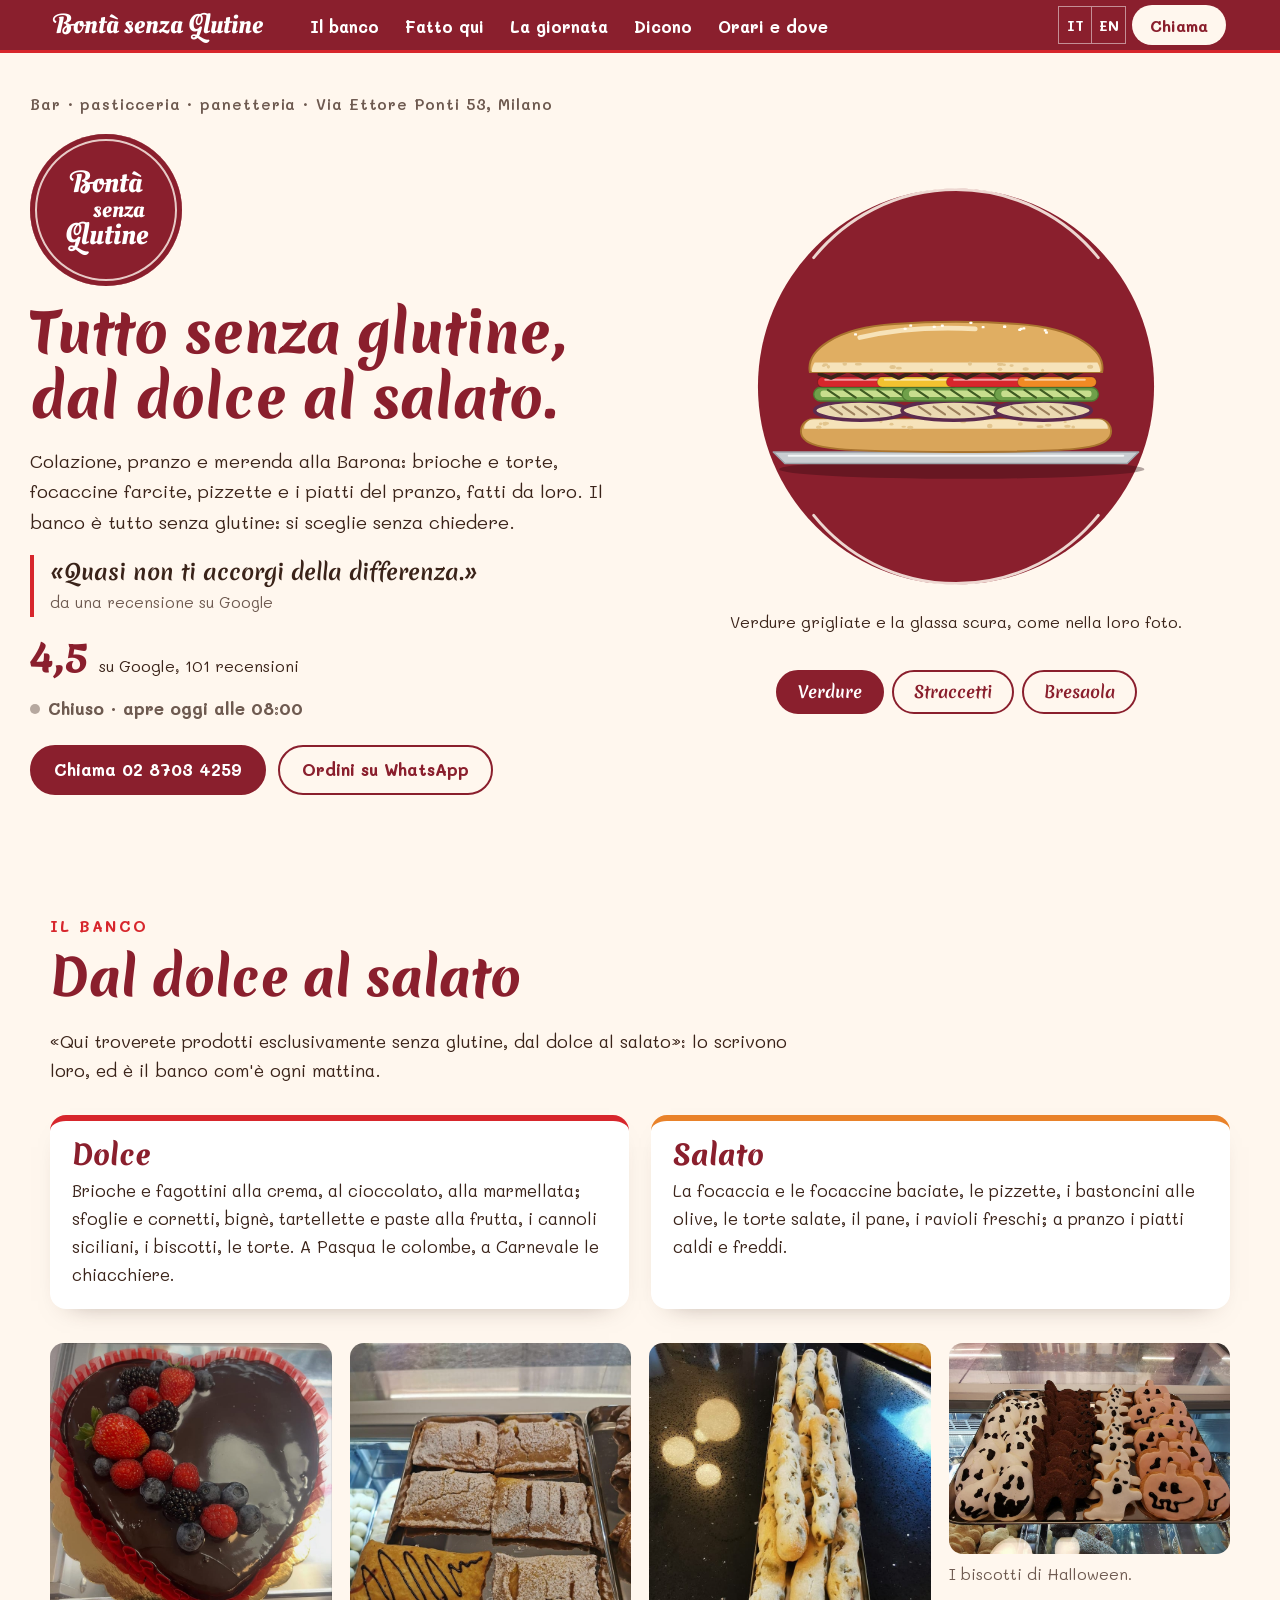
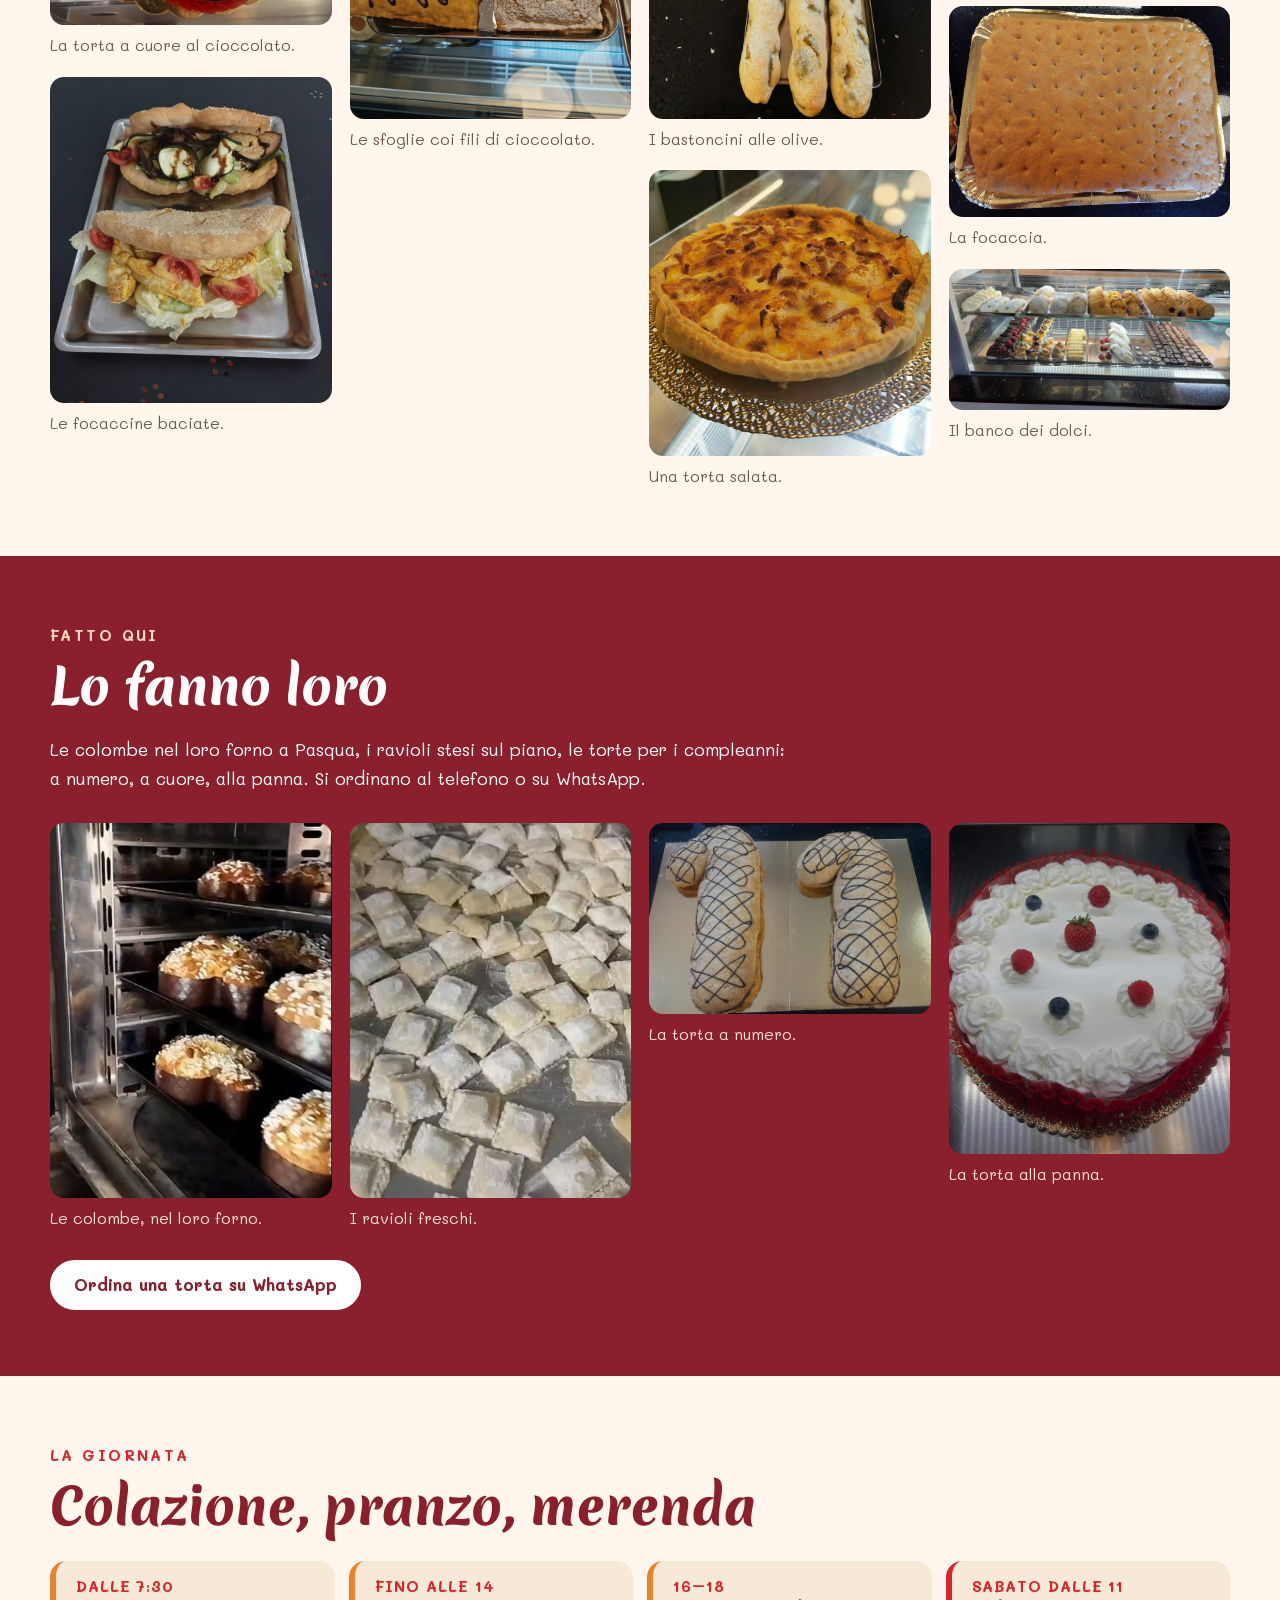
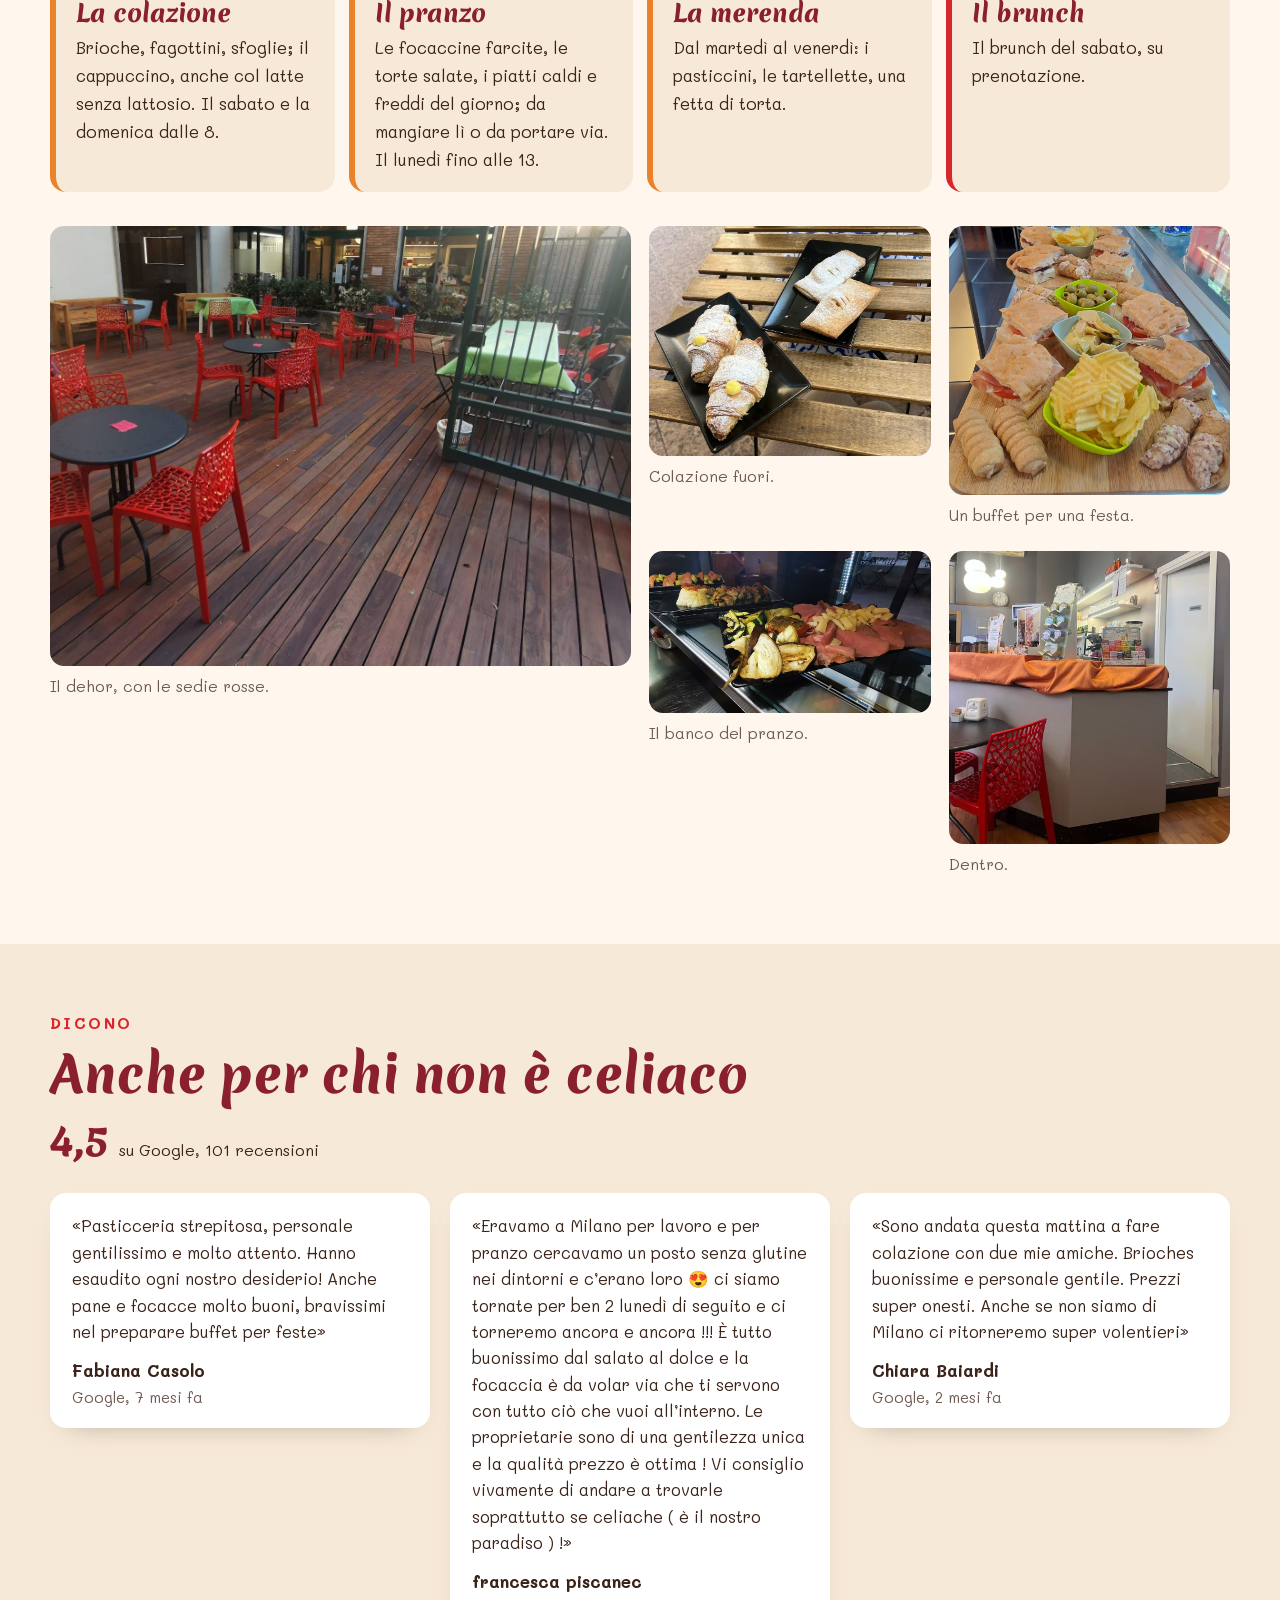
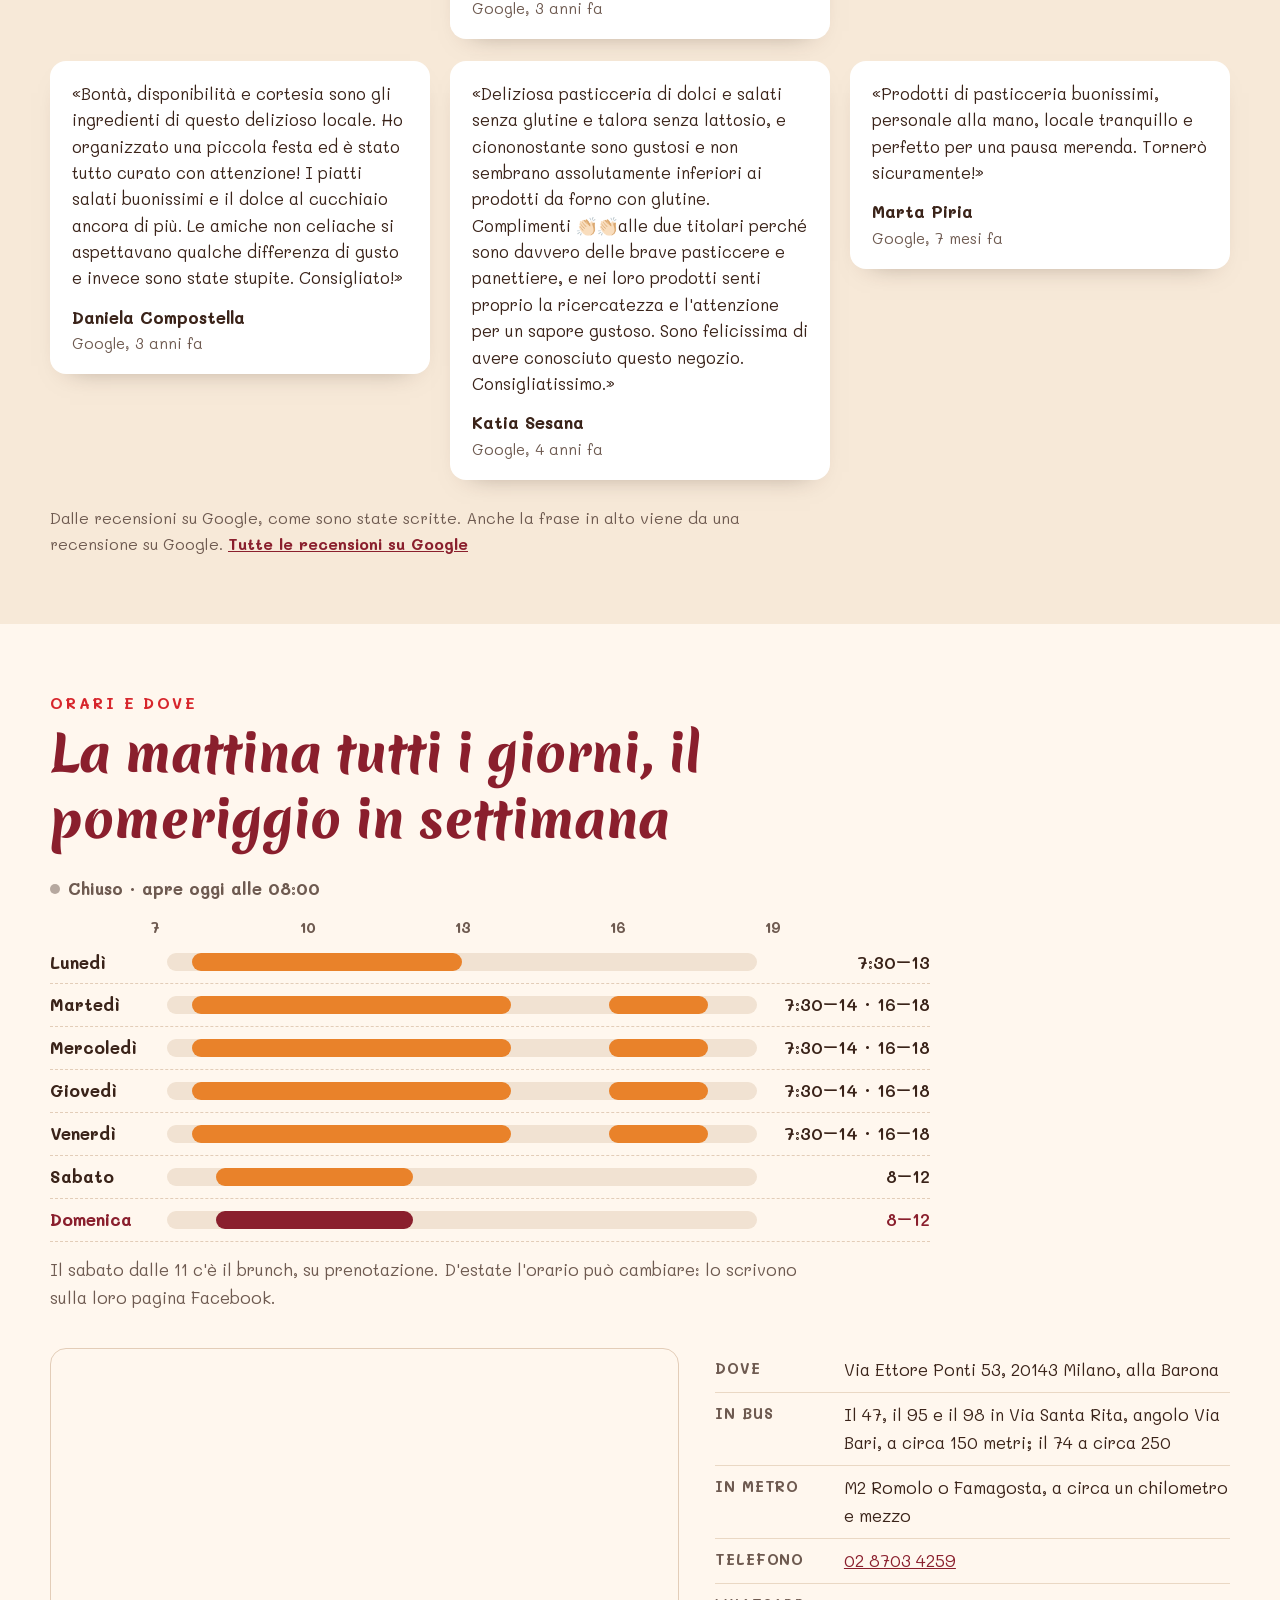
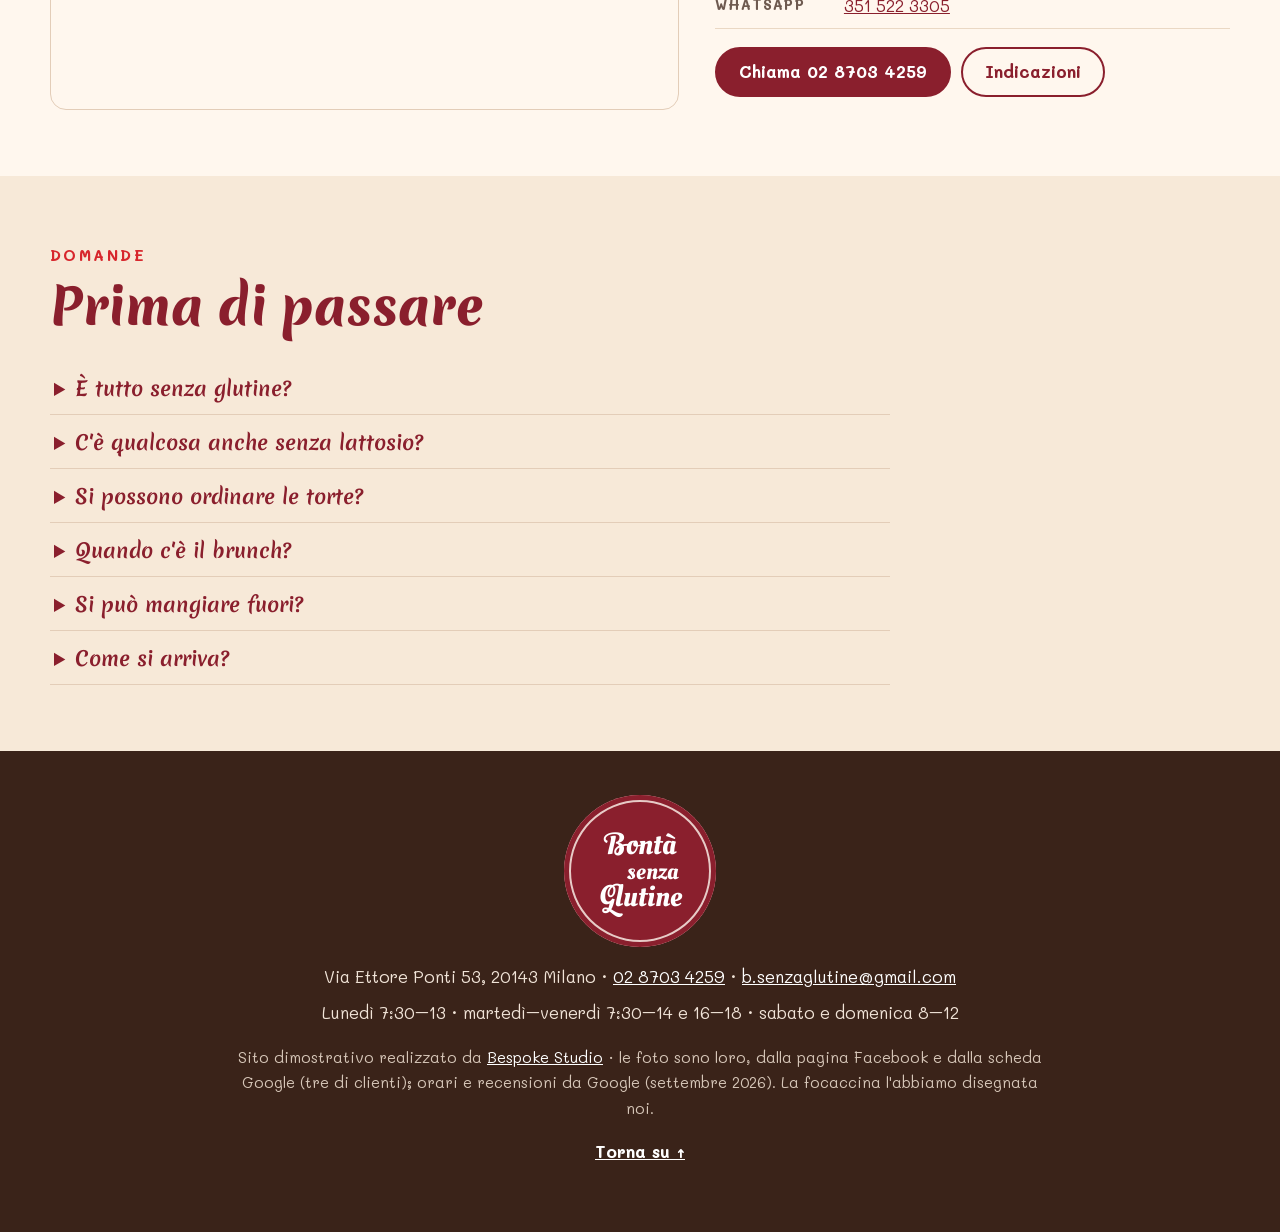
==== index.html @ 679db4d5 "Bontà senza Glutine, Via Ettore Ponti 53 — le focaccine baciate Bar, pasticceria e panetteria tutto " ====
<!DOCTYPE html>
<html lang="it" class="no-js">
<head>
<meta charset="utf-8">
<meta name="viewport" content="width=device-width, initial-scale=1">
<script>(function(){var r=document.documentElement;r.classList.remove('no-js');
/* la firma: finché main.js non parte sul vassoio c'è la focaccina aperta e vuota; se il codice non arriva, dopo 2,5 s è finita (stato finale) */
try{if(!matchMedia('(prefers-reduced-motion: reduce)').matches){r.classList.add('firma-attesa');window.__attesaFocaccina=setTimeout(function(){r.classList.remove('firma-attesa')},2500)}}catch(e){}})()</script>
<title>Bontà senza Glutine — bar e pasticceria senza glutine, Via Ettore Ponti 53, Milano</title>
<meta name="description" content="Bontà senza Glutine, Via Ettore Ponti 53 a Milano (Barona): bar, pasticceria e panetteria tutto senza glutine, dal dolce al salato. Colazione, pranzo, merenda e il brunch del sabato; torte su ordinazione. Google 4,5 su 101. Tel. 02 8703 4259, ordini su WhatsApp 351 522 3305.">
<link rel="canonical" href="https://rotenzark.github.io/bonta-senza-glutine-barona/">
<meta property="og:type" content="website">
<meta property="og:title" content="Bontà senza Glutine — tutto senza glutine, dal dolce al salato">
<meta property="og:description" content="Bar, pasticceria e panetteria senza glutine in Via Ettore Ponti 53, alla Barona: colazione, pranzo, merenda, torte su ordinazione.">
<meta property="og:image" content="https://rotenzark.github.io/bonta-senza-glutine-barona/img/og.jpg">
<meta property="og:url" content="https://rotenzark.github.io/bonta-senza-glutine-barona/">
<meta property="og:locale" content="it_IT">
<meta name="twitter:card" content="summary_large_image">
<meta name="theme-color" content="#8A1F2D">
<link rel="icon" href="img/favicon.svg" type="image/svg+xml">
<link rel="icon" href="img/favicon-32.png" sizes="32x32" type="image/png">
<link rel="apple-touch-icon" href="img/apple-touch-icon.png">
<link rel="preconnect" href="https://fonts.googleapis.com">
<link rel="preconnect" href="https://fonts.gstatic.com" crossorigin>
<link href="https://fonts.googleapis.com/css2?family=Mali:wght@400;500;600;700&amp;family=Merienda:wght@600;700;800&amp;family=Oleo+Script+Swash+Caps&amp;display=swap" rel="stylesheet">
<link rel="stylesheet" href="css/styles.css?v=1">
<script src="https://cdn.jsdelivr.net/npm/gsap@3.12.5/dist/gsap.min.js" defer></script>
<script src="https://cdn.jsdelivr.net/npm/gsap@3.12.5/dist/ScrollTrigger.min.js" defer></script>
<script src="js/main.js?v=1" defer></script>
<script type="application/ld+json">
{"@context":"https://schema.org","@type":"Bakery","name":"Bontà senza Glutine","description":"Bar, pasticceria e panetteria tutto senza glutine in Via Ettore Ponti 53 a Milano: colazione, pranzo, merenda e brunch del sabato, torte su ordinazione.","url":"https://rotenzark.github.io/bonta-senza-glutine-barona/","image":"https://rotenzark.github.io/bonta-senza-glutine-barona/img/og.jpg","telephone":"+39 02 8703 4259","email":"b.senzaglutine@gmail.com","address":{"@type":"PostalAddress","streetAddress":"Via Ettore Ponti 53","postalCode":"20143","addressLocality":"Milano","addressRegion":"MI","addressCountry":"IT"},"geo":{"@type":"GeoCoordinates","latitude":45.44122,"longitude":9.15211},"openingHoursSpecification":[{"@type":"OpeningHoursSpecification","dayOfWeek":"Monday","opens":"07:30","closes":"13:00"},{"@type":"OpeningHoursSpecification","dayOfWeek":["Tuesday","Wednesday","Thursday","Friday"],"opens":"07:30","closes":"14:00"},{"@type":"OpeningHoursSpecification","dayOfWeek":["Tuesday","Wednesday","Thursday","Friday"],"opens":"16:00","closes":"18:00"},{"@type":"OpeningHoursSpecification","dayOfWeek":["Saturday","Sunday"],"opens":"08:00","closes":"12:00"}],"aggregateRating":{"@type":"AggregateRating","ratingValue":"4.5","reviewCount":"101","bestRating":"5"}}
</script>
<script type="application/ld+json">
{"@context":"https://schema.org","@type":"FAQPage","mainEntity":[
{"@type":"Question","name":"È tutto senza glutine?","acceptedAnswer":{"@type":"Answer","text":"Sì: dal dolce al salato, il banco è esclusivamente senza glutine. Lo scrivono loro: «Qui troverete prodotti esclusivamente senza glutine, dal dolce al salato»."}},
{"@type":"Question","name":"C'è qualcosa anche senza lattosio?","acceptedAnswer":{"@type":"Answer","text":"Alcune torte, e il cappuccino col latte senza lattosio, raccontano le recensioni: chiedete al banco."}},
{"@type":"Question","name":"Si possono ordinare le torte?","acceptedAnswer":{"@type":"Answer","text":"Sì, per compleanni e feste, e anche i buffet dolci e salati: al telefono (02 8703 4259) o su WhatsApp (351 522 3305)."}},
{"@type":"Question","name":"Quando c'è il brunch?","acceptedAnswer":{"@type":"Answer","text":"Il sabato dalle 11, su prenotazione."}},
{"@type":"Question","name":"Si può mangiare fuori?","acceptedAnswer":{"@type":"Answer","text":"Sì, nel dehor coi tavolini e le sedie rosse."}},
{"@type":"Question","name":"Come si arriva?","acceptedAnswer":{"@type":"Answer","text":"Via Ettore Ponti 53: i bus 47, 95 e 98 fermano in Via Santa Rita, angolo Via Bari, a circa 150 metri; il 74 a circa 250. La M2 Romolo e Famagosta sono a circa un chilometro e mezzo."}}
]}
</script>
</head>
<body>

<a class="salta" href="#contenuto" data-i18n="m.salta">Vai al contenuto</a>

<header class="testata" id="testata">
  <div class="testata__dentro">
    <a class="marchio" href="#inizio" aria-label="Bontà senza Glutine: torna all'inizio" data-i18n-aria="m.top">
      <span class="marchio__nome" aria-hidden="true">Bontà senza Glutine</span>
    </a>
    <nav id="mainNav" class="voci" aria-label="Le sezioni" data-i18n-aria="m.nav">
      <a href="#banco" data-i18n="n.banco">Il banco</a>
      <a href="#fatto" data-i18n="n.fatto">Fatto qui</a>
      <a href="#giornata" data-i18n="n.giornata">La giornata</a>
      <a href="#dicono" data-i18n="n.dicono">Dicono</a>
      <a href="#orari" data-i18n="n.orari">Orari e dove</a>
    </nav>
    <div class="testata__azioni">
      <div class="lingue" role="group" aria-label="Lingua" data-i18n-aria="m.lingua">
        <button type="button" data-lang="it" aria-pressed="true">IT</button>
        <button type="button" data-lang="en" aria-pressed="false">EN</button>
      </div>
      <a class="chiama" href="tel:+390287034259"><span data-i18n="t.chiama">Chiama</span></a>
      <button id="burger" class="burger" type="button" aria-expanded="false" aria-controls="menuMobile" aria-label="Apri il menu" data-i18n-aria="m.menu"><span></span><span></span><span></span></button>
    </div>
  </div>
</header>

<nav id="menuMobile" class="menu-mobile" hidden aria-label="Le sezioni" data-i18n-aria="m.nav">
  <a href="#banco" data-i18n="n.banco">Il banco</a>
  <a href="#fatto" data-i18n="n.fatto">Fatto qui</a>
  <a href="#giornata" data-i18n="n.giornata">La giornata</a>
  <a href="#dicono" data-i18n="n.dicono">Dicono</a>
  <a href="#orari" data-i18n="n.orari">Orari e dove</a>
  <a href="#domande" data-i18n="n.domande">Domande</a>
  <a class="menu-mobile__tel" href="tel:+390287034259"><span data-i18n="t.chiama">Chiama</span> <span class="intero">02 8703 4259</span></a>
</nav>

<main id="contenuto">

  <!-- ══════ L'APERTURA: il tondo del loro logo, e la focaccina baciata ══════ -->
  <section id="inizio" class="apertura" aria-labelledby="titolo">
    <div class="apertura__testo">
      <p class="apertura__sopra" data-i18n="h.sopra">Bar · pasticceria · panetteria · Via Ettore Ponti 53, Milano</p>
      <p class="logo" aria-hidden="true"><span>Bontà</span> <span>senza</span> <span>Glutine</span></p>
      <h1 id="titolo" class="apertura__titolo" data-i18n="h.titolo">Tutto senza glutine, dal dolce al salato.</h1>
      <p class="apertura__frase" data-i18n="h.testo">Colazione, pranzo e merenda alla Barona: brioche e torte, focaccine farcite, pizzette e i piatti del pranzo, fatti da loro. Il banco è tutto senza glutine: si sceglie senza chiedere.</p>
      <p class="apertura__citazione"><span>«Quasi non ti accorgi della differenza.»</span> <span class="apertura__chi" data-i18n="h.chi">da una recensione su Google</span></p>
      <div class="voti">
        <p class="voto"><b class="voto__n">4,5</b> <span class="voto__su" data-i18n="h.google">su Google, 101 recensioni</span></p>
      </div>
      <p class="stato" id="orarioStato">Tutti i giorni la mattina</p>
      <div class="apertura__azioni">
        <a class="bottone bottone--pieno" href="tel:+390287034259"><span data-i18n="t.chiama">Chiama</span>&nbsp;<span class="intero">02 8703 4259</span></a>
        <a class="bottone" id="waApertura" href="https://wa.me/393515223305" target="_blank" rel="noopener" data-i18n="t.whatsapp">Ordini su WhatsApp</a>
      </div>
    </div>
    <div class="apertura__firma">
      <figure class="tavolo" id="focaccina" data-modo="0" data-firma="fatta">
<!--FOCACCINA--><svg class="focaccina__svg" id="focaccinaSvg" viewBox="0 0 520 440" role="img" aria-labelledby="focaccinaTitolo focaccinaDesc">
        <title id="focaccinaTitolo" data-i18n="p.titolo">Le focaccine baciate</title>
        <desc id="focaccinaDesc" data-i18n="p.desc">Dentro il tondo bordeaux, una focaccina senza glutine sul vassoio d'alluminio: il ripieno cade strato per strato, poi la metà di sopra scende e bacia quella di sotto. Verdure, straccetti o bresaola.</desc>
        <circle class="tondo" cx="260" cy="220" r="206"/>
        <path class="tondo__arco" d="M112 86 A190 190 0 0 1 408 86 M112 354 A190 190 0 0 0 408 354"/>
        <g class="focaccina" id="focaccinaTutto">
          <ellipse class="vassoio__ombra" cx="266" cy="306" rx="190" ry="10"/>
          <path class="vassoio" d="M70 288 H450 L438 300 H82 Z"/>
          <path class="vassoio__luce" d="M86 292 H434"/>
          <g class="focaccina__sotto">
            <path class="focaccina__crosta" d="M112 254 H408 C 418 254, 424 263, 420 272 C 412 285, 384 288, 260 288 C 136 288, 108 285, 100 272 C 96 263, 102 254, 112 254 Z"/>
            <path class="focaccina__mollica" d="M112 254 H408 C 414 254, 418 259, 418 264 H102 C 102 259, 106 254, 112 254 Z"/>
            <g class="focaccina__alveoli"><ellipse cx="375.9" cy="261.3" rx="3.3" ry="1.6"/><ellipse cx="123.5" cy="258.9" rx="2.1" ry="2"/><ellipse cx="267.4" cy="256.1" rx="3.2" ry="2.2"/><ellipse cx="117.2" cy="262.4" rx="2.8" ry="2"/><ellipse cx="119.2" cy="258.8" rx="1.8" ry="1.4"/><ellipse cx="192.9" cy="259.1" rx="2.1" ry="1.5"/><ellipse cx="205.6" cy="261.9" rx="2.4" ry="1"/><ellipse cx="181.9" cy="256.3" rx="1.7" ry="1.5"/><ellipse cx="326.9" cy="259" rx="2.6" ry="1.8"/><ellipse cx="355.9" cy="260.2" rx="3.3" ry="1.5"/><ellipse cx="347.4" cy="261.8" rx="3.6" ry="1.5"/><ellipse cx="381.9" cy="262.1" rx="1.9" ry="1.7"/><ellipse cx="373.5" cy="256.9" rx="1.8" ry="1.1"/><ellipse cx="124.5" cy="258.3" rx="3.4" ry="1.8"/><ellipse cx="295.1" cy="261" rx="2.8" ry="2.3"/><ellipse cx="212.4" cy="262.7" rx="3.2" ry="1.9"/></g>
          </g>
          <g class="ripieno" data-m="0" id="focaccinaRipieno0">
            <g class="strato" data-i="0"><ellipse cx="161" cy="245" rx="48" ry="10" fill="#EAD9B2" stroke="#5B2A4E" stroke-width="3.6"/><path d="M129.4 241 L141.4 249 M142.2 241 L154.2 249 M155 241 L167 249 M167.8 241 L179.8 249 M180.6 241 L192.6 249" stroke="#7A5A3A" stroke-width="2.2" stroke-linecap="round" opacity=".7"/><ellipse cx="257.8" cy="245" rx="54" ry="10" fill="#EAD9B2" stroke="#5B2A4E" stroke-width="3.6"/><path d="M221.4 241 L233.4 249 M236.6 241 L248.6 249 M251.8 241 L263.8 249 M267 241 L279 249 M282.2 241 L294.2 249" stroke="#7A5A3A" stroke-width="2.2" stroke-linecap="round" opacity=".7"/><ellipse cx="350.7" cy="245" rx="50" ry="10" fill="#EAD9B2" stroke="#5B2A4E" stroke-width="3.6"/><path d="M317.5 241 L329.5 249 M331.1 241 L343.1 249 M344.7 241 L356.7 249 M358.3 241 L370.3 249 M371.9 241 L383.9 249" stroke="#7A5A3A" stroke-width="2.2" stroke-linecap="round" opacity=".7"/></g>
            <g class="strato" data-i="1"><rect x="112" y="221" width="110" height="14" rx="7" fill="#6FA04A" stroke="#4E7A30" stroke-width="1.4"/><rect x="119" y="224" width="96" height="7" rx="3.5" fill="#C8DE8E"/><path d="M126.6 223.5 L138.6 231.5 M143.8 223.5 L155.8 231.5 M161 223.5 L173 231.5 M178.2 223.5 L190.2 231.5 M195.4 223.5 L207.4 231.5" stroke="#3E5A22" stroke-width="2.2" stroke-linecap="round"/><rect x="204" y="221" width="114" height="14" rx="7" fill="#6FA04A" stroke="#4E7A30" stroke-width="1.4"/><rect x="211" y="224" width="100" height="7" rx="3.5" fill="#C8DE8E"/><path d="M219 223.5 L231 231.5 M237 223.5 L249 231.5 M255 223.5 L267 231.5 M273 223.5 L285 231.5 M291 223.5 L303 231.5" stroke="#3E5A22" stroke-width="2.2" stroke-linecap="round"/><rect x="300" y="221" width="108" height="14" rx="7" fill="#6FA04A" stroke="#4E7A30" stroke-width="1.4"/><rect x="307" y="224" width="94" height="7" rx="3.5" fill="#C8DE8E"/><path d="M314.4 223.5 L326.4 231.5 M331.2 223.5 L343.2 231.5 M348 223.5 L360 231.5 M364.8 223.5 L376.8 231.5 M381.6 223.5 L393.6 231.5" stroke="#3E5A22" stroke-width="2.2" stroke-linecap="round"/></g>
            <g class="strato" data-i="2"><rect x="116" y="210" width="74" height="10.5" rx="5.25" fill="#D7262C" stroke="rgba(0, 0, 0, .18)" stroke-width="1.2"/><path d="M124 213 H178" stroke="rgba(255, 255, 255, .55)" stroke-width="2" stroke-linecap="round"/><rect x="178" y="210" width="84" height="10.5" rx="5.25" fill="#F2C230" stroke="rgba(0, 0, 0, .18)" stroke-width="1.2"/><path d="M186 213 H250" stroke="rgba(255, 255, 255, .55)" stroke-width="2" stroke-linecap="round"/><rect x="250" y="210" width="86" height="10.5" rx="5.25" fill="#D7262C" stroke="rgba(0, 0, 0, .18)" stroke-width="1.2"/><path d="M258 213 H324" stroke="rgba(255, 255, 255, .55)" stroke-width="2" stroke-linecap="round"/><rect x="324" y="210" width="82" height="10.5" rx="5.25" fill="#F08A24" stroke="rgba(0, 0, 0, .18)" stroke-width="1.2"/><path d="M332 213 H394" stroke="rgba(255, 255, 255, .55)" stroke-width="2" stroke-linecap="round"/></g>
            <g class="strato" data-i="3"><path d="M118 207 L130 211 L147.6 203 L165.2 211 L182.8 203 L200.4 211 L218 203 L235.6 211 L253.2 203 L270.8 211 L288.4 203 L306 211 L323.6 203 L341.2 211 L358.8 203 L376.4 211 L394 203" fill="none" stroke="#3A2319" stroke-width="4" stroke-linecap="round" stroke-linejoin="round"/></g>
          </g>
          <g class="ripieno" data-m="1" id="focaccinaRipieno1">
            <g class="strato" data-i="0"><path d="M98 254 Q108 228, 118 242 Q128.2 223, 138.2 242 Q148.4 228, 158.4 242 Q168.6 223, 178.6 242 Q188.8 228, 198.8 242 Q209 223, 219 242 Q229.2 228, 239.2 242 Q249.4 223, 259.4 242 Q269.6 228, 279.6 242 Q289.8 223, 299.8 242 Q310 228, 320 242 Q330.2 223, 340.2 242 Q350.4 228, 360.4 242 Q370.6 223, 380.6 242 Q390.8 228, 400.8 242 Q411 223, 421 242 L422 254 Z" fill="#8CC152" stroke="#5E9A2E" stroke-width="1.8" stroke-linejoin="round"/><path d="M114 246 H406" stroke="#C8E58F" stroke-width="2.2" stroke-linecap="round"/></g>
            <g class="strato" data-i="1"><rect x="112" y="221" width="74" height="14" rx="7" fill="#8B5A3C" stroke="#6A4028" stroke-width="1.2" transform="rotate(-4 149 228)"/><path d="M121 226 H177" stroke="#B07A55" stroke-width="2.4" stroke-linecap="round" transform="rotate(-4 149 228)"/><rect x="170" y="221" width="80" height="14" rx="7" fill="#8B5A3C" stroke="#6A4028" stroke-width="1.2" transform="rotate(3 210 228)"/><path d="M179 226 H241" stroke="#B07A55" stroke-width="2.4" stroke-linecap="round" transform="rotate(3 210 228)"/><rect x="232" y="221" width="78" height="14" rx="7" fill="#8B5A3C" stroke="#6A4028" stroke-width="1.2" transform="rotate(-2 271 228)"/><path d="M241 226 H301" stroke="#B07A55" stroke-width="2.4" stroke-linecap="round" transform="rotate(-2 271 228)"/><rect x="292" y="221" width="76" height="14" rx="7" fill="#8B5A3C" stroke="#6A4028" stroke-width="1.2" transform="rotate(4 330 228)"/><path d="M301 226 H359" stroke="#B07A55" stroke-width="2.4" stroke-linecap="round" transform="rotate(4 330 228)"/><rect x="350" y="221" width="60" height="14" rx="7" fill="#8B5A3C" stroke="#6A4028" stroke-width="1.2" transform="rotate(-3 380 228)"/><path d="M359 226 H401" stroke="#B07A55" stroke-width="2.4" stroke-linecap="round" transform="rotate(-3 380 228)"/></g>
            <g class="strato" data-i="2"><path d="M102 220 A50 16 0 0 1 202 220 Z" fill="#E0412F" stroke="#B32A1C" stroke-width="2.2"/><path d="M124 216 A28 8 0 0 1 180 216" fill="none" stroke="#F4A08F" stroke-width="2.2"/><circle cx="128" cy="215" r="2" fill="#F7D56B"/><circle cx="144" cy="215" r="2" fill="#F7D56B"/><circle cx="160" cy="215" r="2" fill="#F7D56B"/><circle cx="176" cy="215" r="2" fill="#F7D56B"/><path d="M210 220 A50 16 0 0 1 310 220 Z" fill="#E0412F" stroke="#B32A1C" stroke-width="2.2"/><path d="M232 216 A28 8 0 0 1 288 216" fill="none" stroke="#F4A08F" stroke-width="2.2"/><circle cx="236" cy="215" r="2" fill="#F7D56B"/><circle cx="252" cy="215" r="2" fill="#F7D56B"/><circle cx="268" cy="215" r="2" fill="#F7D56B"/><circle cx="284" cy="215" r="2" fill="#F7D56B"/><path d="M318 220 A50 16 0 0 1 418 220 Z" fill="#E0412F" stroke="#B32A1C" stroke-width="2.2"/><path d="M340 216 A28 8 0 0 1 396 216" fill="none" stroke="#F4A08F" stroke-width="2.2"/><circle cx="344" cy="215" r="2" fill="#F7D56B"/><circle cx="360" cy="215" r="2" fill="#F7D56B"/><circle cx="376" cy="215" r="2" fill="#F7D56B"/><circle cx="392" cy="215" r="2" fill="#F7D56B"/></g>
          </g>
          <g class="ripieno" data-m="2" id="focaccinaRipieno2">
            <g class="strato" data-i="0"><ellipse cx="161.4" cy="245" rx="48" ry="10" fill="#EAD9B2" stroke="#5B2A4E" stroke-width="3.6"/><path d="M129.8 241 L141.8 249 M142.6 241 L154.6 249 M155.4 241 L167.4 249 M168.2 241 L180.2 249 M181 241 L193 249" stroke="#7A5A3A" stroke-width="2.2" stroke-linecap="round" opacity=".7"/><ellipse cx="262.9" cy="245" rx="54" ry="10" fill="#EAD9B2" stroke="#5B2A4E" stroke-width="3.6"/><path d="M226.5 241 L238.5 249 M241.7 241 L253.7 249 M256.9 241 L268.9 249 M272.1 241 L284.1 249 M287.3 241 L299.3 249" stroke="#7A5A3A" stroke-width="2.2" stroke-linecap="round" opacity=".7"/><ellipse cx="353" cy="245" rx="50" ry="10" fill="#EAD9B2" stroke="#5B2A4E" stroke-width="3.6"/><path d="M319.8 241 L331.8 249 M333.4 241 L345.4 249 M347 241 L359 249 M360.6 241 L372.6 249 M374.2 241 L386.2 249" stroke="#7A5A3A" stroke-width="2.2" stroke-linecap="round" opacity=".7"/></g>
            <g class="strato" data-i="1"><path d="M108 236 C 120 216, 151 230, 165 220 S 210 234, 222 222 L 222 236 Z" fill="#C0394A" stroke="#8E1F2E" stroke-width="1.8" stroke-linejoin="round"/><path d="M124 230 Q 165 223 206 228" fill="none" stroke="#EE9AA4" stroke-width="2" stroke-linecap="round"/><path d="M198 236 C 210 216, 246 230, 260 220 S 310 234, 322 222 L 322 236 Z" fill="#C0394A" stroke="#8E1F2E" stroke-width="1.8" stroke-linejoin="round"/><path d="M214 230 Q 260 223 306 228" fill="none" stroke="#EE9AA4" stroke-width="2" stroke-linecap="round"/><path d="M296 236 C 308 216, 340 230, 354 220 S 400 234, 412 222 L 412 236 Z" fill="#C0394A" stroke="#8E1F2E" stroke-width="1.8" stroke-linejoin="round"/><path d="M312 230 Q 354 223 396 228" fill="none" stroke="#EE9AA4" stroke-width="2" stroke-linecap="round"/></g>
            <g class="strato" data-i="2"><path d="M110 220 Q124 198, 137 211 Q151.6 198, 164.6 211 Q179.2 198, 192.2 211 Q206.8 198, 219.8 211 Q234.4 198, 247.4 211 Q262 198, 275 211 Q289.6 198, 302.6 211 Q317.2 198, 330.2 211 Q344.8 198, 357.8 211 Q372.4 198, 385.4 211 Q400 198, 413 211 L412 220 Z" fill="#FBF6EC" stroke="#D9CDB8" stroke-width="1.8" stroke-linejoin="round"/></g>
          </g>
          <g class="focaccina__sopra" id="focaccinaSopra" transform="translate(260 205)">
            <path class="focaccina__crosta focaccina__crosta--sopra" d="M-152 0 C -156 -22, -126 -46, -64 -50 C -22 -53, 22 -53, 64 -50 C 126 -46, 156 -22, 152 0 Z"/>
            <path class="focaccina__mollica" d="M-150 0 H150 C 150 -4, 149 -7, 147 -10 H-147 C -149 -7, -150 -4, -150 0 Z"/>
            <g class="focaccina__alveoli"><ellipse cx="50.1" cy="-7.7" rx="1.8" ry="1.3"/><ellipse cx="-132.7" cy="-5.5" rx="1.7" ry="1.9"/><ellipse cx="45.7" cy="-3" rx="2.5" ry="1.9"/><ellipse cx="-135.9" cy="-7.7" rx="2.9" ry="1.4"/><ellipse cx="-65.9" cy="-5.3" rx="3.3" ry="2.1"/><ellipse cx="139.5" cy="-5.5" rx="3.2" ry="2.1"/><ellipse cx="14.5" cy="-8.8" rx="2.1" ry="2.2"/><ellipse cx="-101.6" cy="-8.3" rx="3.5" ry="1.5"/><ellipse cx="46.1" cy="-8.2" rx="3.4" ry="1.8"/><ellipse cx="-137.6" cy="-6.5" rx="2" ry="1.2"/><ellipse cx="57.8" cy="-6.8" rx="2.2" ry="1.5"/><ellipse cx="-115.7" cy="-8.7" rx="2.4" ry="2.1"/><ellipse cx="90.1" cy="-2" rx="1.6" ry="1.6"/><ellipse cx="72.5" cy="-3.3" rx="3.2" ry="1.8"/><ellipse cx="-59.4" cy="-4.1" rx="3.1" ry="1.4"/><ellipse cx="-25.6" cy="-2.2" rx="1.7" ry="1.5"/></g>
            <path class="focaccina__lucido" d="M-100 -36 C -62 -45, -20 -47, 20 -45"/>
            <g class="focaccina__sale"><rect x="26.7" y="-47.9" width="3" height="2.4" rx=".6"/><rect x="-15.7" y="-49.4" width="3" height="2.4" rx=".6"/><rect x="14" y="-52.5" width="3" height="2.4" rx=".6"/><rect x="-48.6" y="-49.5" width="3" height="2.4" rx=".6"/><rect x="49.2" y="-48.3" width="3" height="2.4" rx=".6"/><rect x="66.3" y="-46.1" width="3" height="2.4" rx=".6"/><rect x="91.3" y="-44.6" width="3" height="2.4" rx=".6"/><rect x="69.1" y="-46.6" width="3" height="2.4" rx=".6"/><rect x="-24.1" y="-48.3" width="3" height="2.4" rx=".6"/><rect x="92.6" y="-42.4" width="3" height="2.4" rx=".6"/><rect x="64.8" y="-45.2" width="3" height="2.4" rx=".6"/><rect x="-106" y="-40.5" width="3" height="2.4" rx=".6"/><rect x="-54.4" y="-46.2" width="3" height="2.4" rx=".6"/><rect x="49" y="-48.6" width="3" height="2.4" rx=".6"/></g>
          </g>
        </g>
      </svg><!--/FOCACCINA-->
        <figcaption class="tavolo__didascalia">
          <span class="tavolo__d" data-m="0" data-i18n="p.d0">Verdure grigliate e la glassa scura, come nella loro foto.</span>
          <span class="tavolo__d" data-m="1" data-i18n="p.d1">Straccetti di carne, insalata e pomodoro.</span>
          <span class="tavolo__d" data-m="2" data-i18n="p.d2">Bresaola, melanzane e cremoso al formaggio.</span>
        </figcaption>
        <div class="tavolo__modi" role="group" aria-label="Che ripieno" data-i18n-aria="p.modi">
          <button type="button" data-modo="0" aria-pressed="true" data-i18n="p.b0">Verdure</button>
          <button type="button" data-modo="1" aria-pressed="false" data-i18n="p.b1">Straccetti</button>
          <button type="button" data-modo="2" aria-pressed="false" data-i18n="p.b2">Bresaola</button>
        </div>
        <p class="visually-hidden" id="focaccinaLeggi" aria-live="polite"></p>
      </figure>
    </div>
  </section>

  <!-- ══════ IL BANCO: dal dolce al salato ══════ -->
  <section id="banco" class="capitolo" aria-labelledby="bancoT">
    <p class="etichetta" data-i18n="b.etichetta">Il banco</p>
    <h2 id="bancoT" class="capitolo__titolo" data-i18n="b.titolo">Dal dolce al salato</h2>
    <p class="capitolo__sotto" data-i18n="b.sotto">«Qui troverete prodotti esclusivamente senza glutine, dal dolce al salato»: lo scrivono loro, ed è il banco com&#39;è ogni mattina.</p>
    <div class="due">
      <div class="due__col reveal">
        <h3 class="due__titolo" data-i18n="b.dolce">Dolce</h3>
        <p data-i18n="b.dolcev">Brioche e fagottini alla crema, al cioccolato, alla marmellata; sfoglie e cornetti, bignè, tartellette e paste alla frutta, i cannoli siciliani, i biscotti, le torte. A Pasqua le colombe, a Carnevale le chiacchiere.</p>
      </div>
      <div class="due__col reveal">
        <h3 class="due__titolo" data-i18n="b.salato">Salato</h3>
        <p data-i18n="b.salatov">La focaccia e le focaccine baciate, le pizzette, i bastoncini alle olive, le torte salate, il pane, i ravioli freschi; a pranzo i piatti caldi e freddi.</p>
      </div>
    </div>
    <ul class="galleria">
      <li class="reveal"><figure><button type="button" class="foto" data-full="img/cuore.jpg" aria-label="Ingrandisci la foto" data-i18n-aria="m.ingrandisci"><img src="img/cuore.jpg" width="900" height="900" alt="Una torta a cuore glassata al cioccolato, con fragole, lamponi, more e mirtilli, la gala rossa e il disco dorato." data-i18n-alt="a.cuore"></button><figcaption data-i18n="c.cuore">La torta a cuore al cioccolato.</figcaption></figure></li>
      <li class="reveal"><figure><button type="button" class="foto" data-full="img/focaccine.jpg" aria-label="Ingrandisci la foto" data-i18n-aria="m.ingrandisci"><img src="img/focaccine.jpg" width="900" height="1043" alt="Due focaccine baciate farcite sul vassoio d&#39;alluminio: una con le verdure grigliate e la glassa scura, una con straccetti di carne, insalata e pomodoro." data-i18n-alt="a.focaccine"></button><figcaption data-i18n="c.focaccine">Le focaccine baciate.</figcaption></figure></li>
      <li class="reveal"><figure><button type="button" class="foto" data-full="img/sfoglie.jpg" aria-label="Ingrandisci la foto" data-i18n-aria="m.ingrandisci"><img src="img/sfoglie.jpg" width="750" height="1000" alt="Sfoglie ripiene con i fili di cioccolato, in una teglia nel banco." data-i18n-alt="a.sfoglie"></button><figcaption data-i18n="c.sfoglie">Le sfoglie coi fili di cioccolato.</figcaption></figure></li>
      <li class="reveal"><figure><button type="button" class="foto" data-full="img/bastoncini.jpg" aria-label="Ingrandisci la foto" data-i18n-aria="m.ingrandisci"><img src="img/bastoncini.jpg" width="750" height="1000" alt="Bastoncini di pane alle olive, lunghi e dorati, sul vassoio." data-i18n-alt="a.bastoncini"></button><figcaption data-i18n="c.bastoncini">I bastoncini alle olive.</figcaption></figure></li>
      <li class="reveal"><figure><button type="button" class="foto" data-full="img/salata.jpg" aria-label="Ingrandisci la foto" data-i18n-aria="m.ingrandisci"><img src="img/salata.jpg" width="900" height="913" alt="Una torta salata dorata sul centrino dorato." data-i18n-alt="a.salata"></button><figcaption data-i18n="c.salata">Una torta salata.</figcaption></figure></li>
      <li class="reveal"><figure><button type="button" class="foto" data-full="img/biscotti.jpg" aria-label="Ingrandisci la foto" data-i18n-aria="m.ingrandisci"><img src="img/biscotti.jpg" width="1000" height="750" alt="Biscotti di Halloween glassati: fantasmi, zucche e gatti neri." data-i18n-alt="a.biscotti"></button><figcaption data-i18n="c.biscotti">I biscotti di Halloween.</figcaption></figure></li>
      <li class="reveal"><figure><button type="button" class="foto" data-full="img/focaccia.jpg" aria-label="Ingrandisci la foto" data-i18n-aria="m.ingrandisci"><img src="img/focaccia.jpg" width="1000" height="750" alt="Una focaccia intera nella teglia d&#39;alluminio." data-i18n-alt="a.focaccia"></button><figcaption data-i18n="c.focaccia">La focaccia.</figcaption></figure></li>
      <li class="reveal"><figure><button type="button" class="foto" data-full="img/banco.jpg" aria-label="Ingrandisci la foto" data-i18n-aria="m.ingrandisci"><img src="img/banco.jpg" width="1280" height="640" alt="Il banco dei dolci: pasticcini, bignè, tartellette alla frutta e cioccolatini su due ripiani." data-i18n-alt="a.banco"></button><figcaption data-i18n="c.banco">Il banco dei dolci.</figcaption></figure></li>
    </ul>
  </section>

  <!-- ══════ FATTO QUI ══════ -->
  <section id="fatto" class="capitolo capitolo--rosso" aria-labelledby="fattoT">
    <p class="etichetta etichetta--chiara" data-i18n="f.etichetta">Fatto qui</p>
    <h2 id="fattoT" class="capitolo__titolo" data-i18n="f.titolo">Lo fanno loro</h2>
    <p class="capitolo__sotto" data-i18n="f.sotto">Le colombe nel loro forno a Pasqua, i ravioli stesi sul piano, le torte per i compleanni: a numero, a cuore, alla panna. Si ordinano al telefono o su WhatsApp.</p>
    <ul class="fatto">
      <li class="reveal"><figure><button type="button" class="foto" data-full="img/colombe.jpg" aria-label="Ingrandisci la foto" data-i18n-aria="m.ingrandisci"><img src="img/colombe.jpg" width="480" height="640" alt="Colombe pasquali dorate nel forno ventilato." data-i18n-alt="a.colombe"></button><figcaption data-i18n="c.colombe">Le colombe, nel loro forno.</figcaption></figure></li>
      <li class="reveal"><figure><button type="button" class="foto" data-full="img/ravioli.jpg" aria-label="Ingrandisci la foto" data-i18n-aria="m.ingrandisci"><img src="img/ravioli.jpg" width="640" height="853" alt="Ravioli freschi stesi sul piano infarinato." data-i18n-alt="a.ravioli"></button><figcaption data-i18n="c.ravioli">I ravioli freschi.</figcaption></figure></li>
      <li class="fatto__largo reveal"><figure><button type="button" class="foto" data-full="img/numero.jpg" aria-label="Ingrandisci la foto" data-i18n-aria="m.ingrandisci"><img src="img/numero.jpg" width="1200" height="816" alt="Una torta a numero «11», glassata coi fili di cioccolato, sui cartoni dorati." data-i18n-alt="a.numero"></button><figcaption data-i18n="c.numero">La torta a numero.</figcaption></figure></li>
      <li class="reveal"><figure><button type="button" class="foto" data-full="img/panna.jpg" aria-label="Ingrandisci la foto" data-i18n-aria="m.ingrandisci"><img src="img/panna.jpg" width="900" height="1057" alt="Una torta alla panna coi ciuffi, una fragola, lamponi e mirtilli, la gala rossa." data-i18n-alt="a.panna"></button><figcaption data-i18n="c.panna">La torta alla panna.</figcaption></figure></li>
    </ul>
    <p class="fatto__azioni"><a class="bottone bottone--chiaro" id="waFatto" href="https://wa.me/393515223305" target="_blank" rel="noopener" data-i18n="f.ordina">Ordina una torta su WhatsApp</a></p>
  </section>

  <!-- ══════ LA GIORNATA ══════ -->
  <section id="giornata" class="capitolo" aria-labelledby="giornataT">
    <p class="etichetta" data-i18n="g2.etichetta">La giornata</p>
    <h2 id="giornataT" class="capitolo__titolo" data-i18n="g2.titolo">Colazione, pranzo, merenda</h2>
    <ol class="momenti">
      <li class="momento reveal"><p class="momento__ora" data-i18n="g2.o1">dalle 7:30</p><h3 data-i18n="g2.t1">La colazione</h3><p data-i18n="g2.v1">Brioche, fagottini, sfoglie; il cappuccino, anche col latte senza lattosio. Il sabato e la domenica dalle 8.</p></li>
      <li class="momento reveal"><p class="momento__ora" data-i18n="g2.o2">fino alle 14</p><h3 data-i18n="g2.t2">Il pranzo</h3><p data-i18n="g2.v2">Le focaccine farcite, le torte salate, i piatti caldi e freddi del giorno; da mangiare lì o da portare via. Il lunedì fino alle 13.</p></li>
      <li class="momento reveal"><p class="momento__ora" data-i18n="g2.o3">16–18</p><h3 data-i18n="g2.t3">La merenda</h3><p data-i18n="g2.v3">Dal martedì al venerdì: i pasticcini, le tartellette, una fetta di torta.</p></li>
      <li class="momento momento--brunch reveal"><p class="momento__ora" data-i18n="g2.o4">sabato dalle 11</p><h3 data-i18n="g2.t4">Il brunch</h3><p data-i18n="g2.v4">Il brunch del sabato, su prenotazione.</p></li>
    </ol>
    <ul class="giornata">
      <li class="giornata__largo reveal"><figure><button type="button" class="foto" data-full="img/dehor.jpg" aria-label="Ingrandisci la foto" data-i18n-aria="m.ingrandisci"><img src="img/dehor.jpg" width="1280" height="970" alt="Il dehor: il pavimento di legno, le sedie rosse traforate, i tavolini tondi, gli ombrelloni." data-i18n-alt="a.dehor"></button><figcaption data-i18n="c.dehor">Il dehor, con le sedie rosse.</figcaption></figure></li>
      <li class="reveal"><figure><button type="button" class="foto" data-full="img/colazione.jpg" aria-label="Ingrandisci la foto" data-i18n-aria="m.ingrandisci"><img src="img/colazione.jpg" width="900" height="735" alt="La colazione su un tavolino di legno: due cornetti alla crema e due sfoglie su piatti neri." data-i18n-alt="a.colazione"></button><figcaption data-i18n="c.colazione">Colazione fuori.</figcaption></figure></li>
      <li class="reveal"><figure><button type="button" class="foto" data-full="img/buffet.jpg" aria-label="Ingrandisci la foto" data-i18n-aria="m.ingrandisci"><img src="img/buffet.jpg" width="1000" height="955" alt="Un buffet sul banco: focaccine farcite, tramezzini, patatine, olive, cannoncini salati." data-i18n-alt="a.buffet"></button><figcaption data-i18n="c.buffet">Un buffet per una festa.</figcaption></figure></li>
      <li class="reveal"><figure><button type="button" class="foto" data-full="img/pranzo.jpg" aria-label="Ingrandisci la foto" data-i18n-aria="m.ingrandisci"><img src="img/pranzo.jpg" width="1000" height="577" alt="Il banco del pranzo con le verdure grigliate, gli affettati e le torte salate." data-i18n-alt="a.pranzo"></button><figcaption data-i18n="c.pranzo">Il banco del pranzo.</figcaption></figure></li>
      <li class="reveal"><figure><button type="button" class="foto" data-full="img/interno.jpg" aria-label="Ingrandisci la foto" data-i18n-aria="m.ingrandisci"><img src="img/interno.jpg" width="900" height="938" alt="L&#39;interno: il bancone con la tovaglia arancio e una sedia rossa traforata." data-i18n-alt="a.interno"></button><figcaption data-i18n="c.interno">Dentro.</figcaption></figure></li>
    </ul>
  </section>

  <!-- ══════ DICONO ══════ -->
  <section id="dicono" class="capitolo capitolo--crema" aria-labelledby="diconoT">
    <p class="etichetta" data-i18n="d.etichetta">Dicono</p>
    <h2 id="diconoT" class="capitolo__titolo" data-i18n="d.titolo">Anche per chi non è celiaco</h2>
    <div class="voti voti--centro">
      <p class="voto"><b class="voto__n">4,5</b> <span class="voto__su" data-i18n="d.google">su Google, 101 recensioni</span></p>
    </div>
    <ul class="recensioni">
      <li class="recensione reveal"><p class="recensione__testo">«Pasticceria strepitosa, personale gentilissimo e molto attento. Hanno esaudito ogni nostro desiderio! Anche pane e focacce molto buoni, bravissimi nel preparare buffet per feste»</p><p class="recensione__chi"><b>Fabiana Casolo</b> <span data-i18n="d.g7m">Google, 7 mesi fa</span></p></li>
      <li class="recensione reveal"><p class="recensione__testo">«Eravamo a Milano per lavoro e per pranzo cercavamo un posto senza glutine nei dintorni e c’erano loro 😍 ci siamo tornate per ben 2 lunedì di seguito e ci torneremo ancora e ancora !!! È tutto buonissimo dal salato al dolce e la focaccia è da volar via che ti servono con tutto ciò che vuoi all’interno. Le proprietarie sono di una gentilezza unica e la qualità prezzo è ottima ! Vi consiglio vivamente di andare a trovarle soprattutto se celiache ( è il nostro paradiso ) !»</p><p class="recensione__chi"><b>francesca piscanec</b> <span data-i18n="d.g3a">Google, 3 anni fa</span></p></li>
      <li class="recensione reveal"><p class="recensione__testo">«Sono andata questa mattina a fare colazione con due mie amiche. Brioches buonissime e personale gentile. Prezzi super onesti. Anche se non siamo di Milano ci ritorneremo super volentieri»</p><p class="recensione__chi"><b>Chiara Baiardi</b> <span data-i18n="d.g2m">Google, 2 mesi fa</span></p></li>
      <li class="recensione reveal"><p class="recensione__testo">«Bontà, disponibilità e cortesia sono gli ingredienti di questo delizioso locale. Ho organizzato una piccola festa ed è stato tutto curato con attenzione! I piatti salati buonissimi e il dolce al cucchiaio ancora di più. Le amiche non celiache si aspettavano qualche differenza di gusto e invece sono state stupite. Consigliato!»</p><p class="recensione__chi"><b>Daniela Compostella</b> <span data-i18n="d.g3a">Google, 3 anni fa</span></p></li>
      <li class="recensione reveal"><p class="recensione__testo">«Deliziosa pasticceria di dolci e salati senza glutine e talora senza lattosio, e ciononostante sono gustosi e non sembrano assolutamente inferiori ai prodotti da forno con glutine. Complimenti 👏🏻👏🏻alle due titolari perché sono davvero delle brave pasticcere e panettiere, e nei loro prodotti senti proprio la ricercatezza e l&#39;attenzione per un sapore gustoso. Sono felicissima di avere conosciuto questo negozio. Consigliatissimo.»</p><p class="recensione__chi"><b>Katia Sesana</b> <span data-i18n="d.g4a">Google, 4 anni fa</span></p></li>
      <li class="recensione reveal"><p class="recensione__testo">«Prodotti di pasticceria buonissimi, personale alla mano, locale tranquillo e perfetto per una pausa merenda. Tornerò sicuramente!»</p><p class="recensione__chi"><b>Marta Piria</b> <span data-i18n="d.g7m">Google, 7 mesi fa</span></p></li>
    </ul>
    <p class="dicono__nota"><span data-i18n="d.nota">Dalle recensioni su Google, come sono state scritte. Anche la frase in alto viene da una recensione su Google.</span> <a href="https://www.google.com/maps/search/?api=1&amp;query=Bont%C3%A0+senza+Glutine%2C+Via+Ettore+Ponti+53%2C+Milano" target="_blank" rel="noopener" data-i18n="d.tutte">Tutte le recensioni su Google</a></p>
  </section>

  <!-- ══════ ORARI E DOVE: la settimana come fasce sulla giornata ══════ -->
  <section id="orari" class="capitolo" aria-labelledby="orariT">
    <p class="etichetta" data-i18n="o.etichetta">Orari e dove</p>
    <h2 id="orariT" class="capitolo__titolo" data-i18n="o.titolo">La mattina tutti i giorni, il pomeriggio in settimana</h2>
    <p class="stato stato--settimana" id="orarioStato2" aria-hidden="true"></p>
    <div class="fasce" role="table" aria-label="Orari di apertura" data-i18n-aria="o.cap">
      <div class="fasce__righello" aria-hidden="true"><span>7</span><span>10</span><span>13</span><span>16</span><span>19</span></div>
      <div class="fasce__riga" role="row" data-day="1"><span class="fasce__g" role="rowheader" data-i18n="g.lun">Lunedì</span><span class="fasce__barra" aria-hidden="true"><span class="fascia fascia--730-13"></span></span><span class="fasce__ore" role="cell">7:30–13</span></div>
      <div class="fasce__riga" role="row" data-day="2"><span class="fasce__g" role="rowheader" data-i18n="g.mar">Martedì</span><span class="fasce__barra" aria-hidden="true"><span class="fascia fascia--730-14"></span><span class="fascia fascia--16-18"></span></span><span class="fasce__ore" role="cell">7:30–14 · 16–18</span></div>
      <div class="fasce__riga" role="row" data-day="3"><span class="fasce__g" role="rowheader" data-i18n="g.mer">Mercoledì</span><span class="fasce__barra" aria-hidden="true"><span class="fascia fascia--730-14"></span><span class="fascia fascia--16-18"></span></span><span class="fasce__ore" role="cell">7:30–14 · 16–18</span></div>
      <div class="fasce__riga" role="row" data-day="4"><span class="fasce__g" role="rowheader" data-i18n="g.gio">Giovedì</span><span class="fasce__barra" aria-hidden="true"><span class="fascia fascia--730-14"></span><span class="fascia fascia--16-18"></span></span><span class="fasce__ore" role="cell">7:30–14 · 16–18</span></div>
      <div class="fasce__riga" role="row" data-day="5"><span class="fasce__g" role="rowheader" data-i18n="g.ven">Venerdì</span><span class="fasce__barra" aria-hidden="true"><span class="fascia fascia--730-14"></span><span class="fascia fascia--16-18"></span></span><span class="fasce__ore" role="cell">7:30–14 · 16–18</span></div>
      <div class="fasce__riga" role="row" data-day="6"><span class="fasce__g" role="rowheader" data-i18n="g.sab">Sabato</span><span class="fasce__barra" aria-hidden="true"><span class="fascia fascia--8-12"></span></span><span class="fasce__ore" role="cell">8–12</span></div>
      <div class="fasce__riga" role="row" data-day="0"><span class="fasce__g" role="rowheader" data-i18n="g.dom">Domenica</span><span class="fasce__barra" aria-hidden="true"><span class="fascia fascia--8-12"></span></span><span class="fasce__ore" role="cell">8–12</span></div>
    </div>
    <p class="fasce__nota" data-i18n="o.nota">Il sabato dalle 11 c&#39;è il brunch, su prenotazione. D&#39;estate l&#39;orario può cambiare: lo scrivono sulla loro pagina Facebook.</p>
    <div class="dove">
      <div class="cartina reveal">
        <iframe title="Mappa: Bontà senza Glutine, Via Ettore Ponti 53, Milano" data-i18n-title="o.mappa" src="https://maps.google.com/maps?q=Bont%C3%A0%20senza%20Glutine%2C%20Via%20Ettore%20Ponti%2053%2C%20Milano&amp;z=16&amp;output=embed" width="600" height="400" loading="lazy" referrerpolicy="no-referrer-when-downgrade"></iframe>
      </div>
      <div class="dove__testo">
        <dl class="indirizzo">
          <div><dt data-i18n="o.dove">Dove</dt><dd data-i18n="o.dovev">Via Ettore Ponti 53, 20143 Milano, alla Barona</dd></div>
          <div><dt data-i18n="o.bus">In bus</dt><dd data-i18n="o.busv">Il 47, il 95 e il 98 in Via Santa Rita, angolo Via Bari, a circa 150&nbsp;metri; il 74 a circa 250</dd></div>
          <div><dt data-i18n="o.metro">In metro</dt><dd data-i18n="o.metrov">M2 Romolo o Famagosta, a circa un chilometro e mezzo</dd></div>
          <div><dt data-i18n="o.tel">Telefono</dt><dd><a href="tel:+390287034259" class="intero">02 8703 4259</a></dd></div>
          <div><dt>WhatsApp</dt><dd><a href="https://wa.me/393515223305" target="_blank" rel="noopener" class="intero" id="waOrari">351 522 3305</a></dd></div>
        </dl>
        <p class="dove__azioni"><a class="bottone bottone--pieno" href="tel:+390287034259"><span data-i18n="t.chiama">Chiama</span>&nbsp;<span class="intero">02 8703 4259</span></a> <a class="bottone" href="https://www.google.com/maps/dir/?api=1&amp;destination=Bont%C3%A0+senza+Glutine%2C+Via+Ettore+Ponti+53%2C+Milano" target="_blank" rel="noopener" data-i18n="t.indicazioni">Indicazioni</a></p>
      </div>
    </div>
  </section>

  <!-- ══════ DOMANDE ══════ -->
  <section id="domande" class="capitolo capitolo--crema" aria-labelledby="domandeT">
    <p class="etichetta" data-i18n="q.etichetta">Domande</p>
    <h2 id="domandeT" class="capitolo__titolo" data-i18n="q.titolo">Prima di passare</h2>
    <div class="domande">
      <details><summary data-i18n="q.1">È tutto senza glutine?</summary><p data-i18n="q.1r">Sì: dal dolce al salato, il banco è esclusivamente senza glutine. Lo scrivono loro: «Qui troverete prodotti esclusivamente senza glutine, dal dolce al salato».</p></details>
      <details><summary data-i18n="q.2">C&#39;è qualcosa anche senza lattosio?</summary><p data-i18n="q.2r">Alcune torte, e il cappuccino col latte senza lattosio, raccontano le recensioni: chiedete al banco.</p></details>
      <details><summary data-i18n="q.3">Si possono ordinare le torte?</summary><p data-i18n="q.3r">Sì, per compleanni e feste, e anche i buffet dolci e salati: al telefono (02 8703 4259) o su WhatsApp (351 522 3305).</p></details>
      <details><summary data-i18n="q.4">Quando c&#39;è il brunch?</summary><p data-i18n="q.4r">Il sabato dalle 11, su prenotazione.</p></details>
      <details><summary data-i18n="q.5">Si può mangiare fuori?</summary><p data-i18n="q.5r">Sì, nel dehor coi tavolini e le sedie rosse.</p></details>
      <details><summary data-i18n="q.6">Come si arriva?</summary><p data-i18n="q.6r">Via Ettore Ponti 53: i bus 47, 95 e 98 fermano in Via Santa Rita, angolo Via Bari, a circa 150 metri; il 74 a circa 250. La M2 Romolo e Famagosta sono a circa un chilometro e mezzo.</p></details>
    </div>
  </section>

</main>

<footer class="piede">
  <div class="piede__dentro">
    <p class="logo logo--piede" aria-hidden="true"><span>Bontà</span> <span>senza</span> <span>Glutine</span></p>
    <p class="piede__dove">Via Ettore Ponti 53, 20143 Milano · <a href="tel:+390287034259" class="intero">02 8703 4259</a> · <a href="mailto:b.senzaglutine@gmail.com">b.senzaglutine@gmail.com</a></p>
    <p class="piede__orario" data-i18n="f2.orario">Lunedì 7:30–13 · martedì–venerdì 7:30–14 e 16–18 · sabato e domenica 8–12</p>
    <p class="piede__cred" data-i18n="f2.cred">Sito dimostrativo realizzato da <a href="https://bespokestud.io" rel="noopener">Bespoke Studio</a> · le foto sono loro, dalla pagina Facebook e dalla scheda Google (tre di clienti); orari e recensioni da Google (settembre 2026). La focaccina l&#39;abbiamo disegnata noi.</p>
    <p><a class="piede__su" href="#inizio" data-i18n="f2.su">Torna su ↑</a></p>
  </div>
</footer>

<div id="actionBar" class="action-bar">
  <a href="tel:+390287034259"><span data-i18n="t.chiama">Chiama</span></a>
  <a href="https://wa.me/393515223305" target="_blank" rel="noopener" id="waBarra"><span>WhatsApp</span></a>
</div>

<div id="lightbox" hidden role="dialog" aria-modal="true" aria-label="Foto ingrandita" data-i18n-aria="m.lightbox">
  <button id="lightboxClose" type="button" aria-label="Chiudi" data-i18n-aria="m.chiudi">×</button>
  <img id="lightboxImg" src="" alt="">
</div>

</body>
</html>
---- css/styles.css ----
/* PLUMBING_V 1 — reset tecnico canonico (Toolkit/boilerplate/plumbing.css) */
[hidden] { display: none !important; }
img { max-width: 100%; height: auto; }
@media (prefers-reduced-motion: reduce) {
  *, *::before, *::after { animation-duration: 0.01ms !important; animation-iteration-count: 1 !important; transition-duration: 0.01ms !important; scroll-behavior: auto !important; }
}

/* ══════════ BONTÀ SENZA GLUTINE — «Tutto senza glutine, dal dolce al salato.» ══════════
   Via Ettore Ponti 53, alla Barona. L'identità è il loro logo — il tondo bordeaux col corsivo bianco — e il loro locale: le sedie
   rosse traforate, la tovaglia arancio del bancone, il vassoio d'alluminio, la gala rossa delle torte. La firma è «le focaccine
   baciate» (_bsg_firma.mjs): il ripieno cade strato per strato e la metà di sopra bacia quella di sotto. */
:root {
  --bordeaux: #8A1F2D;
  --bordeaux-scuro: #6A1622;
  --rosso: #D7262C;
  --arancio: #E9822A;
  --crema: #FFF7EE;
  --crema-2: #F7E9D8;
  --cioccolato: #3A2319;
  --grigio: #6E5A50;
  --alluminio: #C9CDD1;
  --oro: #D4AF5A;
  --verde: #2E7D46;
  --f-nome: 'Oleo Script Swash Caps', 'Brush Script MT', cursive;
  --f-titoli: 'Merienda', Georgia, serif;
  --f-testo: 'Mali', 'Segoe UI', Arial, sans-serif;
  --gutter: 16px;
  --testata-h: 60px;
}
@media (min-width: 760px) { :root { --gutter: 24px; } }

*, *::before, *::after { box-sizing: border-box; }
html { scroll-behavior: smooth; -webkit-text-size-adjust: 100%; }
body { margin: 0; color: var(--cioccolato); font: 400 1.06rem/1.65 var(--f-testo); background: var(--crema); }
a { color: var(--bordeaux); }
b, strong { font-weight: 700; }
.salta { position: absolute; left: 12px; top: -60px; z-index: 100; padding: 10px 16px; background: #fff; color: #111; font-weight: 700; text-decoration: none; }
.salta:focus { top: 10px; }
.visually-hidden { position: absolute !important; width: 1px; height: 1px; overflow: hidden; clip: rect(0 0 0 0); white-space: nowrap; }
section[id] { scroll-margin-top: calc(var(--testata-h) + 14px); }
.intero { white-space: nowrap; }
:focus-visible { outline: 3px solid var(--arancio); outline-offset: 2px; }
/* finché i caratteri non arrivano il ripiego è più largo: una parola lunga va a capo invece di uscire (riserva-check, #233) */
h1, h2, h3, .marchio__nome, .logo { overflow-wrap: anywhere; }

/* ── la testata: il bordeaux del logo ── */
.testata { position: sticky; top: 0; z-index: 50; background: var(--bordeaux); border-bottom: 3px solid var(--rosso); }
.testata__dentro { display: flex; align-items: center; gap: 10px; max-width: 1220px; margin: 0 auto; padding: 5px var(--gutter); }
.marchio { display: inline-flex; min-width: 0; flex: 0 1 auto; color: #FFFFFF; text-decoration: none; }
.marchio__nome { font: 400 1.7rem/1.2 var(--f-nome); color: #FFFFFF; white-space: nowrap; }
.voci { display: none; }
.testata__azioni { margin-left: auto; display: flex; align-items: center; gap: 6px; flex: none; }
.lingue { display: flex; }
.lingue button { min-width: 34px; min-height: 38px; padding: 0 5px; border: 1px solid rgba(255, 255, 255, .5); background: transparent; color: #FFFFFF; font: 700 .88rem var(--f-testo); cursor: pointer; }
.lingue button + button { border-left: 0; }
.lingue button.is-on { background: #FFFFFF; border-color: #FFFFFF; color: var(--bordeaux); }
.chiama { display: none; align-items: center; min-height: 40px; padding: 0 18px; border-radius: 20px; background: var(--crema); color: var(--bordeaux); font: 700 1rem var(--f-testo); text-decoration: none; }
.chiama:hover { background: #fff; }
.burger { display: inline-flex; flex-direction: column; justify-content: center; gap: 5px; width: 44px; height: 44px; padding: 10px; border: 1px solid rgba(255, 255, 255, .5); border-radius: 22px; background: transparent; cursor: pointer; }
.burger span { display: block; height: 2px; background: #FFFFFF; transition: transform .2s, opacity .2s; }
.burger[aria-expanded="true"] span:nth-child(1) { transform: translateY(7px) rotate(45deg); }
.burger[aria-expanded="true"] span:nth-child(2) { opacity: 0; }
.burger[aria-expanded="true"] span:nth-child(3) { transform: translateY(-7px) rotate(-45deg); }
.menu-mobile { position: fixed; top: var(--testata-h); left: 0; right: 0; z-index: 49; max-height: calc(100vh - var(--testata-h)); overflow-y: auto; padding: 10px var(--gutter) 22px; background: var(--bordeaux); box-shadow: 0 10px 24px rgba(0, 0, 0, .35); }
.menu-mobile a { display: block; padding: 12px 2px 10px; border-bottom: 1px solid rgba(255, 255, 255, .18); color: #FFFFFF; font: 700 1.5rem/1.3 var(--f-titoli); text-decoration: none; }
.menu-mobile__tel { display: flex !important; justify-content: center; gap: 8px; margin-top: 14px; border: 0 !important; border-radius: 24px; background: var(--crema); color: var(--bordeaux) !important; font: 700 1.08rem var(--f-testo) !important; }

/* ── l'apertura ── */
.apertura { display: grid; gap: 30px; padding: 36px max(var(--gutter), calc((100% - 1220px) / 2)) 52px; background: var(--crema); }
.apertura__sopra { margin: 0; font: 600 .95rem/1.5 var(--f-testo); letter-spacing: .06em; color: var(--grigio); }
/* il logo: il tondo bordeaux col corsivo bianco su tre righe */
.logo { display: inline-flex; flex-direction: column; align-items: center; justify-content: center; width: 9.5rem; height: 9.5rem; margin: 18px 0 14px; padding: 0 .6rem; border-radius: 50%; background: var(--bordeaux); box-shadow: inset 0 0 0 5px var(--bordeaux), inset 0 0 0 7px rgba(255, 247, 238, .8); color: #FFFFFF; font: 400 1.9rem/.95 var(--f-nome); text-align: center; }
.logo span:nth-child(2) { margin-left: 1.6rem; font-size: .8em; }
.apertura__titolo { max-width: 14em; margin: 0 0 16px; font: 800 clamp(2.1rem, 1.5rem + 2.6vw, 3.4rem)/1.2 var(--f-titoli); color: var(--bordeaux); text-wrap: balance; }
.apertura__frase { max-width: 33em; margin: 0 0 18px; font-size: 1.14rem; }
.apertura__citazione { max-width: 32em; margin: 0 0 20px; padding: 2px 0 2px 16px; border-left: 4px solid var(--rosso); }
.apertura__citazione span:first-child { display: block; font: 700 1.35rem/1.35 var(--f-titoli); color: var(--cioccolato); }
.apertura__chi { display: block; margin-top: 4px; font-size: .96rem; color: var(--grigio); }
.voti { display: flex; flex-wrap: wrap; gap: 6px 30px; }
.voto { display: flex; flex-wrap: wrap; align-items: baseline; gap: 2px 10px; margin: 0; }
.voto__n { font: 800 2.5rem/1 var(--f-titoli); color: var(--bordeaux); }
.voto__su { font-size: 1rem; }
.voti--centro { margin: -8px 0 30px; }
.stato { display: inline-flex; align-items: center; gap: 8px; margin: 16px 0 0; font-weight: 700; color: var(--grigio); }
.stato::before { content: ''; width: 10px; height: 10px; border-radius: 50%; background: currentColor; opacity: .5; flex: none; }
.stato.is-aperto { color: var(--verde); }
.stato.is-aperto::before { background: var(--verde); opacity: 1; box-shadow: 0 0 0 3px rgba(46, 125, 70, .2); }
.apertura__azioni { display: flex; flex-wrap: wrap; gap: 12px; margin-top: 22px; }
.bottone { display: inline-flex; align-items: center; justify-content: center; min-height: 50px; padding: 0 22px; border: 2px solid var(--bordeaux); border-radius: 26px; background: transparent; color: var(--bordeaux); font: 700 1.04rem/1.1 var(--f-testo); text-decoration: none; transition: background .15s, color .15s, border-color .15s; }
.bottone:hover { background: var(--bordeaux); color: #FFFFFF; }
.bottone--pieno { background: var(--bordeaux); color: #FFFFFF; }
.bottone--pieno:hover { background: var(--bordeaux-scuro); border-color: var(--bordeaux-scuro); }
.bottone--chiaro { border-color: #FFFFFF; background: #FFFFFF; color: var(--bordeaux); }
.bottone--chiaro:hover { background: var(--crema); color: var(--bordeaux); }

/* ── la firma: la focaccina nel tondo ── */
.apertura__firma { position: relative; display: grid; justify-items: center; align-content: center; }
.tavolo { width: 100%; max-width: 500px; margin: 0; -webkit-user-select: none; user-select: none; }
.tavolo__didascalia { min-height: 3em; margin: 12px 0 0; font-size: 1rem; line-height: 1.45; color: var(--cioccolato); text-align: center; }
.tavolo__d { display: none; }
.tavolo[data-modo="0"] .tavolo__d[data-m="0"], .tavolo[data-modo="1"] .tavolo__d[data-m="1"], .tavolo[data-modo="2"] .tavolo__d[data-m="2"] { display: inline; }
.tavolo__modi { display: flex; flex-wrap: wrap; justify-content: center; gap: 8px; margin-top: 12px; }
.tavolo__modi button { min-height: 44px; padding: 0 20px; border: 2px solid var(--bordeaux); border-radius: 22px; background: transparent; color: var(--bordeaux); font: 700 1.02rem/1 var(--f-titoli); cursor: pointer; }
.tavolo__modi button:hover { background: rgba(138, 31, 45, .08); }
.tavolo__modi button[aria-pressed="true"] { background: var(--bordeaux); color: #FFFFFF; }
/* senza JS la focaccina non cambia: i bottoni restano nascosti col loro posto (#240) */
.no-js .tavolo__modi { visibility: hidden; }

/* ── i capitoli ── */
.capitolo { padding: 70px max(var(--gutter), calc((100% - 1180px) / 2)) 66px; }
.capitolo--crema { background: var(--crema-2); }
.capitolo--rosso { background: var(--bordeaux); color: #FFFFFF; }
.etichetta { margin: 0; font: 700 .95rem/1.3 var(--f-testo); letter-spacing: .16em; text-transform: uppercase; color: var(--rosso); }
.etichetta--chiara { color: #FFD9C2; }
/* Merienda ha ascendenti e discendenti lunghi: a 1.22 le righe dei titoli si toccavano (interlinea-check, EN) */
.capitolo__titolo { max-width: 18em; margin: 8px 0 22px; font: 800 clamp(2rem, 1.5rem + 2.2vw, 3.1rem)/1.32 var(--f-titoli); color: var(--bordeaux); text-wrap: balance; }
.capitolo--rosso .capitolo__titolo { color: #FFFFFF; }
.capitolo__sotto { max-width: 42em; margin: -6px 0 30px; font-size: 1.1rem; }
figure { margin: 0; }
figcaption { margin-top: 8px; font-size: .98rem; color: var(--grigio); }
.capitolo--rosso figcaption { color: #FFE7DA; }
.foto { display: block; width: 100%; padding: 0; border: 0; background: none; cursor: zoom-in; }
.foto img { display: block; width: 100%; height: auto; border-radius: 14px; }

/* il banco: le due colonne, poi le foto a colonne (nessun ritaglio) */
.due { display: grid; gap: 18px; margin: 0 0 34px; }
.due__col { padding: 18px 22px 20px; background: #FFFFFF; border-radius: 16px; border-top: 6px solid var(--rosso); box-shadow: 0 12px 26px -20px rgba(58, 35, 25, .5); }
.due__col:nth-child(2) { border-top-color: var(--arancio); }
.due__titolo { margin: 0 0 6px; font: 800 1.7rem/1.2 var(--f-titoli); color: var(--bordeaux); }
.due__col p { margin: 0; }
.galleria { columns: 2; column-gap: 14px; margin: 0; padding: 0; list-style: none; }
.galleria li { break-inside: avoid; margin: 0 0 18px; }

/* fatto qui */
.fatto { display: grid; grid-template-columns: repeat(2, minmax(0, 1fr)); gap: 18px 14px; margin: 0; padding: 0; list-style: none; align-items: start; }
.fatto__largo { grid-column: 1 / -1; }
.fatto__azioni { margin: 28px 0 0; }

/* la giornata: i quattro momenti */
.momenti { display: grid; gap: 14px; margin: 0 0 34px; padding: 0; list-style: none; }
.momento { padding: 16px 20px 18px; background: var(--crema-2); border-radius: 16px; border-left: 6px solid var(--arancio); }
.momento--brunch { border-left-color: var(--rosso); }
.momento__ora { margin: 0; font: 700 .95rem/1.3 var(--f-testo); letter-spacing: .06em; text-transform: uppercase; color: var(--rosso); }
.momento h3 { margin: 2px 0 6px; font: 800 1.5rem/1.2 var(--f-titoli); color: var(--bordeaux); }
.momento p:last-child { margin: 0; }
.giornata { display: grid; grid-template-columns: repeat(2, minmax(0, 1fr)); gap: 18px 14px; margin: 0; padding: 0; list-style: none; align-items: start; }
.giornata__largo { grid-column: 1 / -1; }

/* dicono */
.recensioni { display: grid; gap: 18px; margin: 0; padding: 0; list-style: none; align-items: start; }
.recensione { padding: 20px 22px 18px; background: #FFFFFF; border-radius: 16px; box-shadow: 0 12px 26px -20px rgba(58, 35, 25, .5); }
.recensione__testo { margin: 0 0 12px; font-size: 1.03rem; line-height: 1.6; }
.recensione__chi { margin: 0; font-size: .95rem; color: var(--grigio); }
.recensione__chi b { display: block; font-size: 1.04rem; color: var(--cioccolato); }
.dicono__nota { max-width: 46em; margin: 26px 0 0; font-size: .98rem; color: var(--grigio); }
.dicono__nota a { font-weight: 700; }

/* orari: la settimana come fasce dalle 7 alle 19 */
.stato--settimana { margin: -6px 0 18px; font-size: 1.05rem; }
.fasce { max-width: 880px; margin: 0 0 14px; }
.fasce__righello { display: flex; justify-content: space-between; margin: 0 0 6px calc(6.2em + 12px); margin-right: calc(9.5em + 12px); font: 700 .9rem/1 var(--f-testo); color: var(--grigio); }
.fasce__riga { display: grid; grid-template-columns: 6.2em minmax(0, 1fr) 9.5em; align-items: center; gap: 12px; padding: 7px 0; border-bottom: 1px dashed #E3CDB8; }
.fasce__g { font-weight: 700; }
.fasce__barra { position: relative; height: 18px; border-radius: 9px; background: #F1E2D2; }
.fascia { position: absolute; top: 0; bottom: 0; border-radius: 9px; background: var(--arancio); }
.fascia--730-13 { left: 4.1667%; width: 45.8333%; }
.fascia--730-14 { left: 4.1667%; width: 54.1667%; }
.fascia--16-18 { left: 75%; width: 16.6667%; }
.fascia--8-12 { left: 8.3333%; width: 33.3333%; }
.fasce__ore { font-weight: 600; text-align: right; white-space: nowrap; }
.fasce__riga.is-today .fasce__g, .fasce__riga.is-today .fasce__ore { color: var(--bordeaux); }
.fasce__riga.is-today .fascia { background: var(--bordeaux); }
.fasce__nota { max-width: 46em; margin: 0 0 36px; color: var(--grigio); }
.dove { display: grid; gap: 26px; align-items: start; }
.cartina { overflow: hidden; border-radius: 16px; border: 1px solid #E3CDB8; }
.cartina iframe { display: block; width: 100%; height: 320px; border: 0; }
.indirizzo { margin: 0 0 18px; }
.indirizzo div { display: grid; grid-template-columns: 7em minmax(0, 1fr); gap: 10px; padding: 8px 0; border-bottom: 1px solid #EAD8C4; }
.indirizzo dt { font: 700 .9rem/1.8 var(--f-testo); letter-spacing: .06em; text-transform: uppercase; color: var(--grigio); }
.indirizzo dd { margin: 0; overflow-wrap: anywhere; }
.dove__azioni { display: flex; flex-wrap: wrap; gap: 10px; margin: 0; }

/* domande */
.domande { max-width: 840px; }
.domande details { border-bottom: 1px solid #E3CDB8; }
.domande summary { padding: 14px 4px 12px; font: 700 1.25rem/1.35 var(--f-titoli); color: var(--bordeaux); cursor: pointer; }
.domande details p { max-width: 46em; margin: 0 0 16px; padding: 0 4px; }

/* ── la chiusura ── */
.piede { background: var(--cioccolato); color: #F1E4D8; }
.piede__dentro { max-width: 900px; margin: 0 auto; padding: 44px var(--gutter) 96px; text-align: center; }
.logo--piede { margin: 0 0 16px; }
.piede__dove, .piede__orario { margin: 0 0 8px; }
.piede a { color: #FFFFFF; }
.piede__cred { max-width: 54em; margin: 18px auto 10px; font-size: .95rem; color: #D6C6B8; }
.piede__su { font-weight: 700; }

/* ── reveal (plumbing) ── */
.js .reveal { opacity: 0; }
.js .reveal.in-view { opacity: 1; }
html:not(.js) .reveal { opacity: 1; }
.reduced-motion .reveal { opacity: 1 !important; }

/* ── la barra e la lightbox ── */
.action-bar { position: fixed; left: 0; right: 0; bottom: 0; z-index: 40; display: grid; grid-template-columns: 1fr 1fr; background: var(--cioccolato); transform: translateY(100%); transition: transform .25s; }
.action-bar.is-visible { transform: translateY(0); }
.action-bar a { display: flex; align-items: center; justify-content: center; min-height: 54px; color: #fff; font: 700 1.06rem var(--f-testo); text-decoration: none; }
.action-bar a:first-child { background: var(--bordeaux); color: #FFFFFF; }
#lightbox { position: fixed; inset: 0; z-index: 90; display: flex; align-items: center; justify-content: center; padding: 24px; background: rgba(40, 20, 16, .96); }
#lightbox[hidden] { display: none !important; }
#lightbox img { width: auto; max-width: min(1400px, 100%); max-height: 88vh; }
#lightboxClose { position: absolute; top: 14px; right: 16px; width: 48px; height: 48px; border: 1px solid rgba(255, 255, 255, .6); border-radius: 50%; background: transparent; color: #fff; font-size: 32px; line-height: 1; cursor: pointer; }

/* ── le larghezze ── */
@media (max-width: 359px) {
  .testata__dentro { gap: 6px; }
  .lingue button { min-width: 31px; }
  .marchio__nome { font-size: 1.4rem; }
}
@media (max-width: 599px) {
  .tavolo__modi button { padding: 0 16px; }
  /* sul telefono la fascia va sotto il giorno, le ore accanto */
  .fasce__righello { display: none; }
  .fasce__riga { grid-template-columns: minmax(0, 1fr) auto; gap: 6px 10px; }
  .fasce__barra { grid-column: 1 / -1; grid-row: 2; }
}
@media (min-width: 560px) {
  .chiama { display: inline-flex; }
}
@media (min-width: 760px) {
  .action-bar { display: none; }
  .piede__dentro { padding-bottom: 50px; }
  .due { grid-template-columns: 1fr 1fr; gap: 22px; }
  .galleria { columns: 3; column-gap: 18px; }
  /* le quattro foto in una fila sola (col numero largo due colonne la panna restava sola sotto) */
  .fatto { grid-template-columns: repeat(4, minmax(0, 1fr)); gap: 22px 18px; }
  .fatto__largo { grid-column: auto; }
  .momenti { grid-template-columns: repeat(2, minmax(0, 1fr)); }
  .giornata { grid-template-columns: repeat(3, minmax(0, 1fr)); gap: 22px 18px; }
  .giornata__largo { grid-column: span 3; }
  .recensioni { grid-template-columns: 1fr 1fr; gap: 22px 20px; }
  .dove { grid-template-columns: minmax(0, 1.1fr) minmax(0, .9fr); gap: 36px; }
  .cartina iframe { height: 360px; }
}
@media (min-width: 1040px) {
  :root { --testata-h: 62px; }
  .testata__dentro { gap: 16px; }
  .voci { display: flex; flex-wrap: wrap; gap: 4px 24px; margin-left: 30px; }
  .voci a { padding: 4px 1px 2px; color: #FFFFFF; font: 700 1.02rem var(--f-testo); text-decoration: none; }
  .voci a:hover, .voci a[aria-current="true"] { color: #FFD9C2; text-decoration: underline; text-decoration-thickness: 2px; text-underline-offset: 7px; }
  .burger { display: none; }
  .apertura { grid-template-columns: minmax(0, 1fr) minmax(0, 1fr); align-items: center; gap: 44px; padding-top: 40px; }
  .galleria { columns: 4; }
  .momenti { grid-template-columns: repeat(4, minmax(0, 1fr)); }
  .giornata { grid-template-columns: repeat(4, minmax(0, 1fr)); }
  .giornata__largo { grid-column: span 2; grid-row: span 2; }
  .recensioni { grid-template-columns: repeat(3, 1fr); }
}

/*FOCACCINA*/
/* la focaccina — generato da _bsg_firma.mjs: non modificare a mano */
.focaccina__svg { display: block; width: 100%; height: auto; }
.tondo { fill: #8A1F2D; }
.tondo__arco { fill: none; stroke: #FFF7EE; stroke-width: 3; stroke-linecap: round; opacity: .85; }
.vassoio { fill: #C9CDD1; stroke: #9DA3A9; stroke-width: 1.5; stroke-linejoin: round; }
.vassoio__luce { fill: none; stroke: #F4F6F7; stroke-width: 2; stroke-linecap: round; }
.vassoio__ombra { fill: rgba(40, 10, 15, .35); }
.focaccina__crosta { fill: #D9A55A; stroke: #A9742F; stroke-width: 2; }
.focaccina__crosta--sopra { fill: #E0AE62; }
.focaccina__mollica { fill: #F6E3BA; }
.focaccina__alveoli { fill: #E2C58E; }
.focaccina__lucido { fill: none; stroke: rgba(255, 244, 214, .75); stroke-width: 5; stroke-linecap: round; }
.focaccina__sale { fill: #FFFDF6; }
.ripieno { display: none; }
.tavolo[data-modo="0"] .ripieno[data-m="0"], .tavolo[data-modo="1"] .ripieno[data-m="1"], .tavolo[data-modo="2"] .ripieno[data-m="2"] { display: inline; }
.firma-attesa .strato { opacity: 0; }
.firma-attesa .focaccina__sopra { transform: translate(260px, 104px) rotate(-7deg); }
/*/FOCACCINA*/
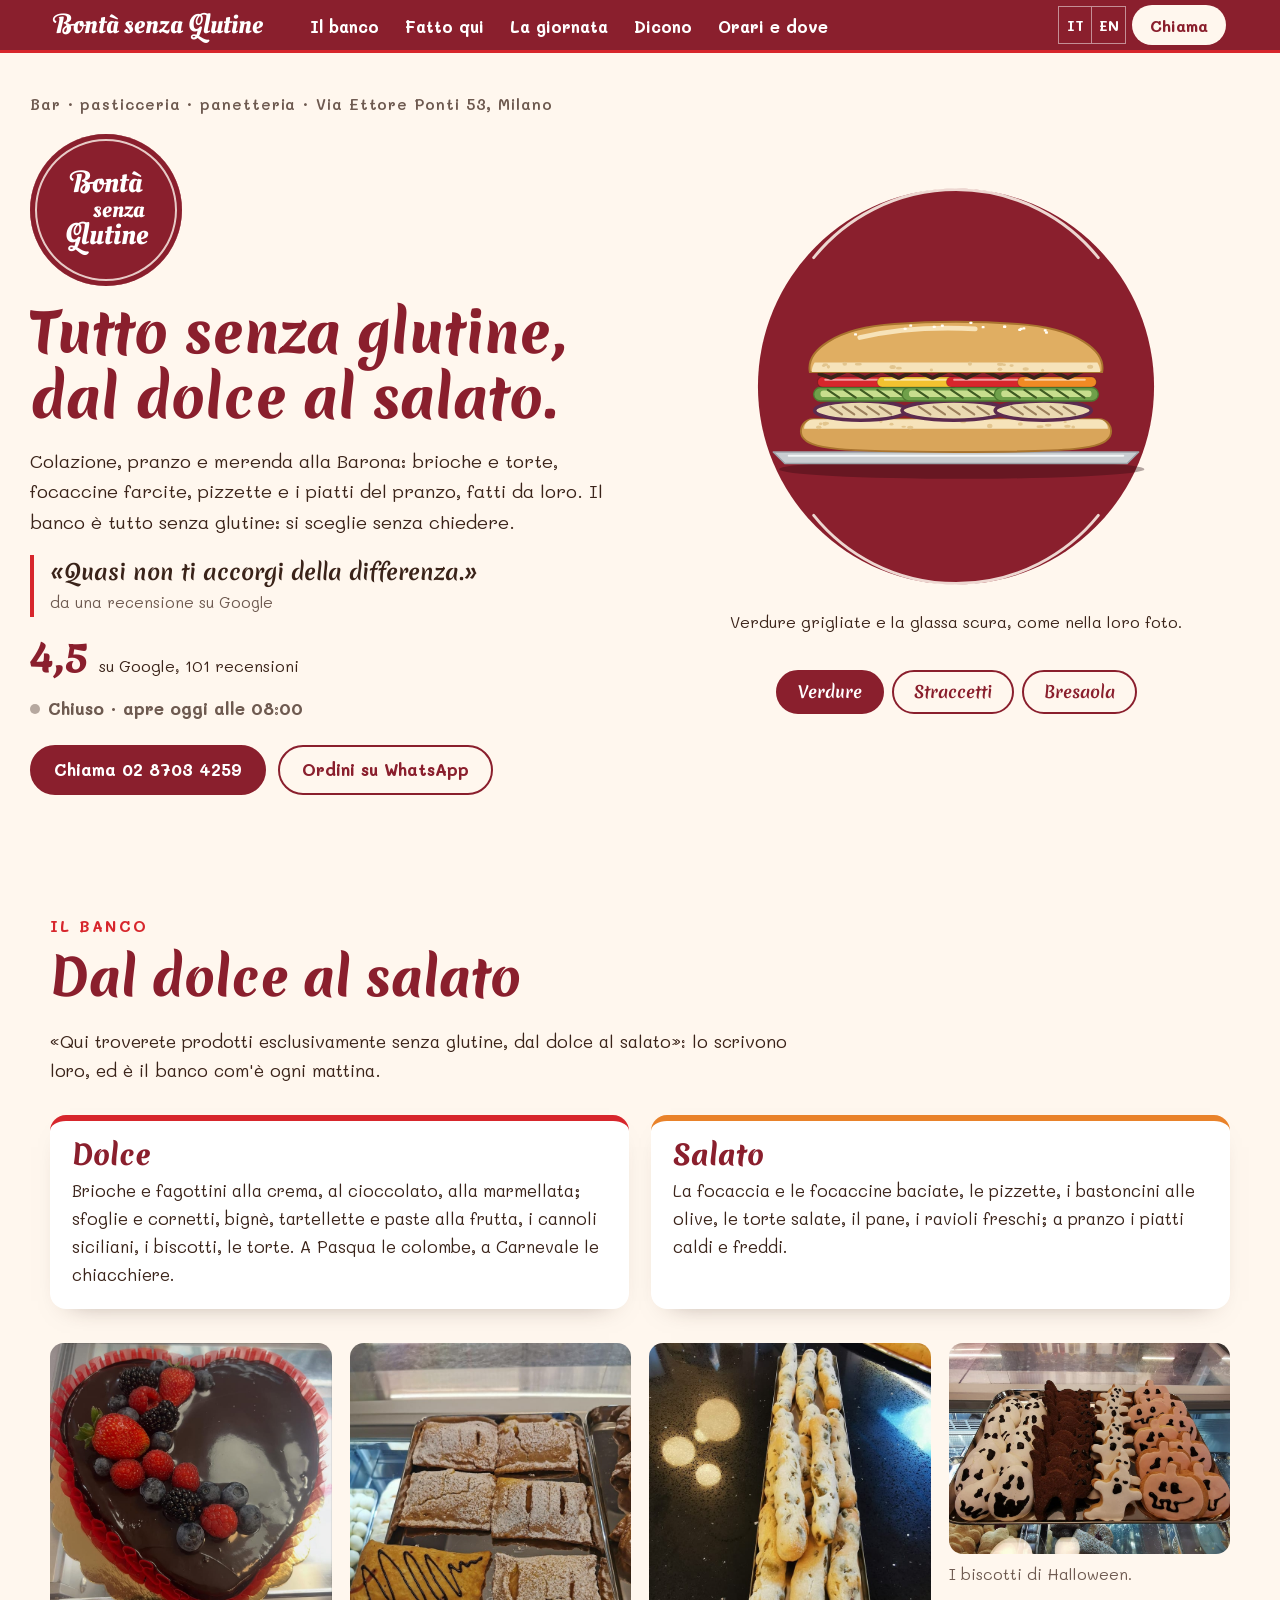
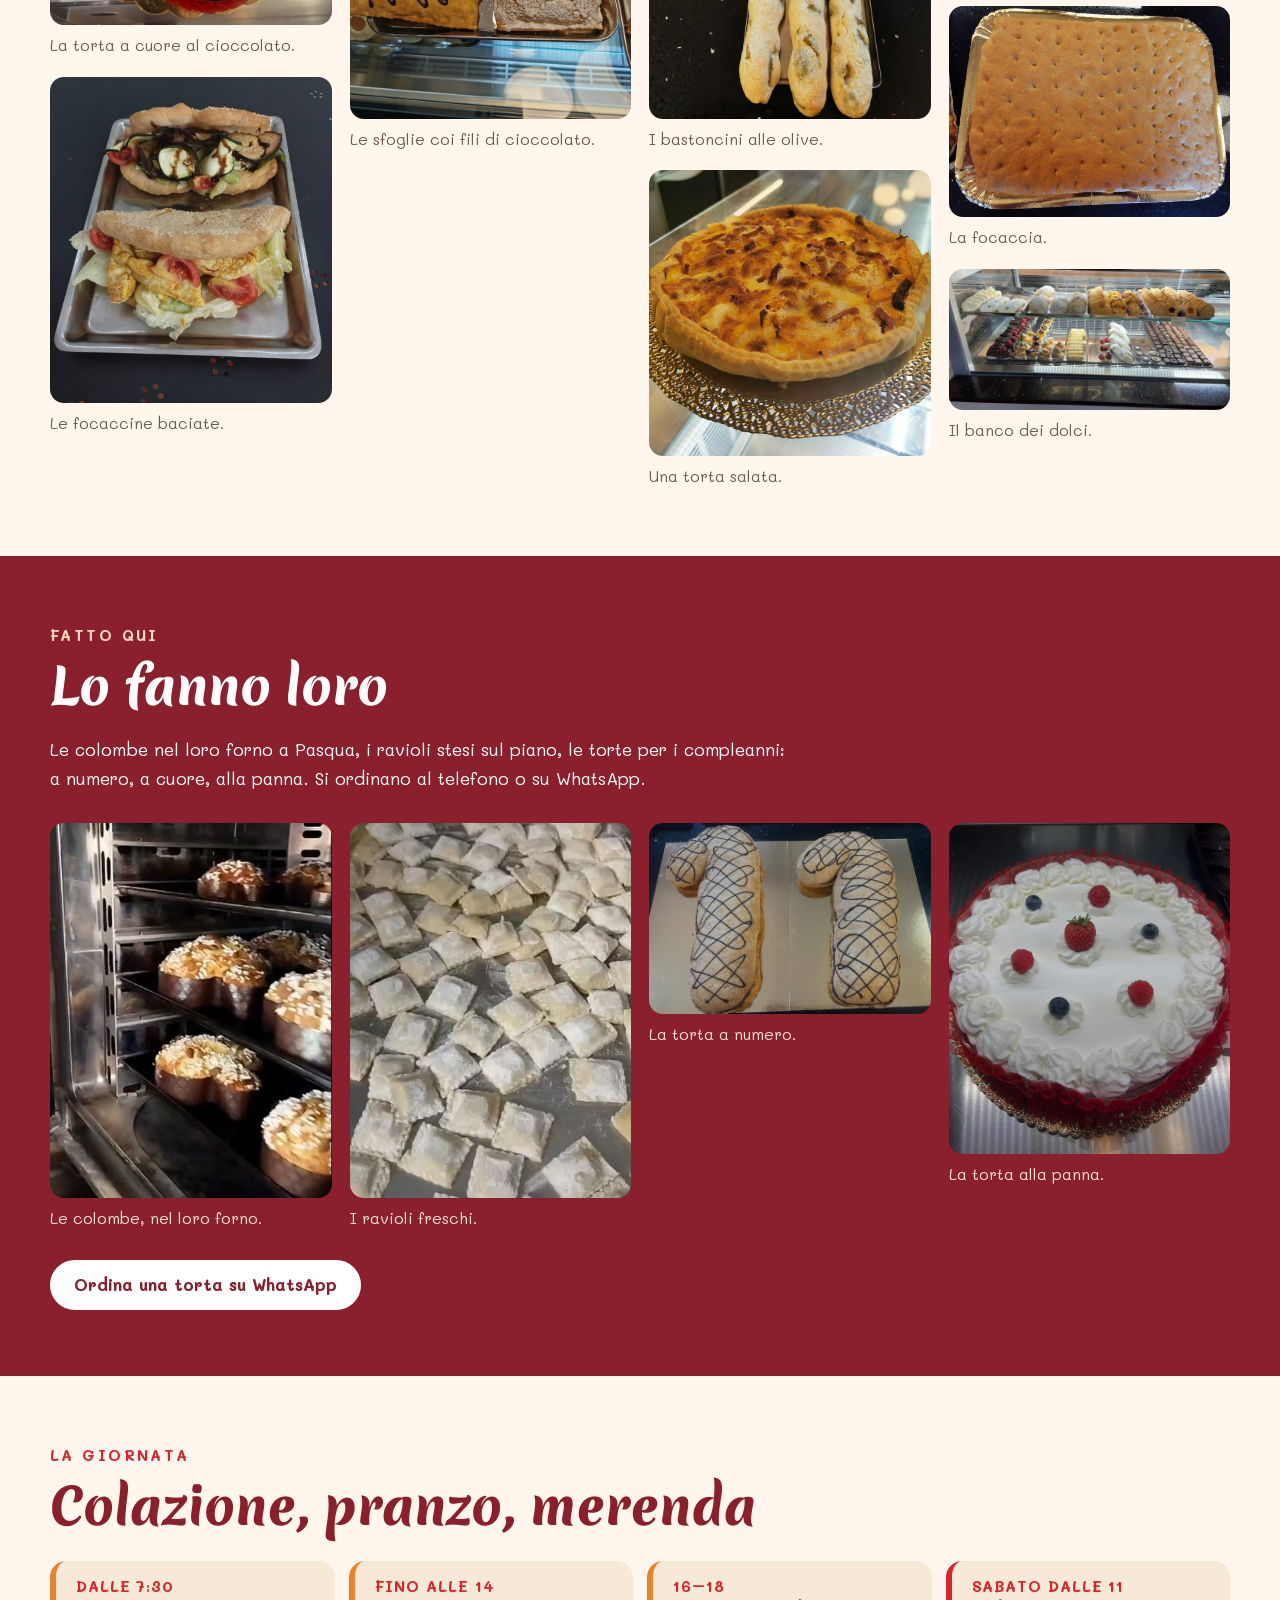
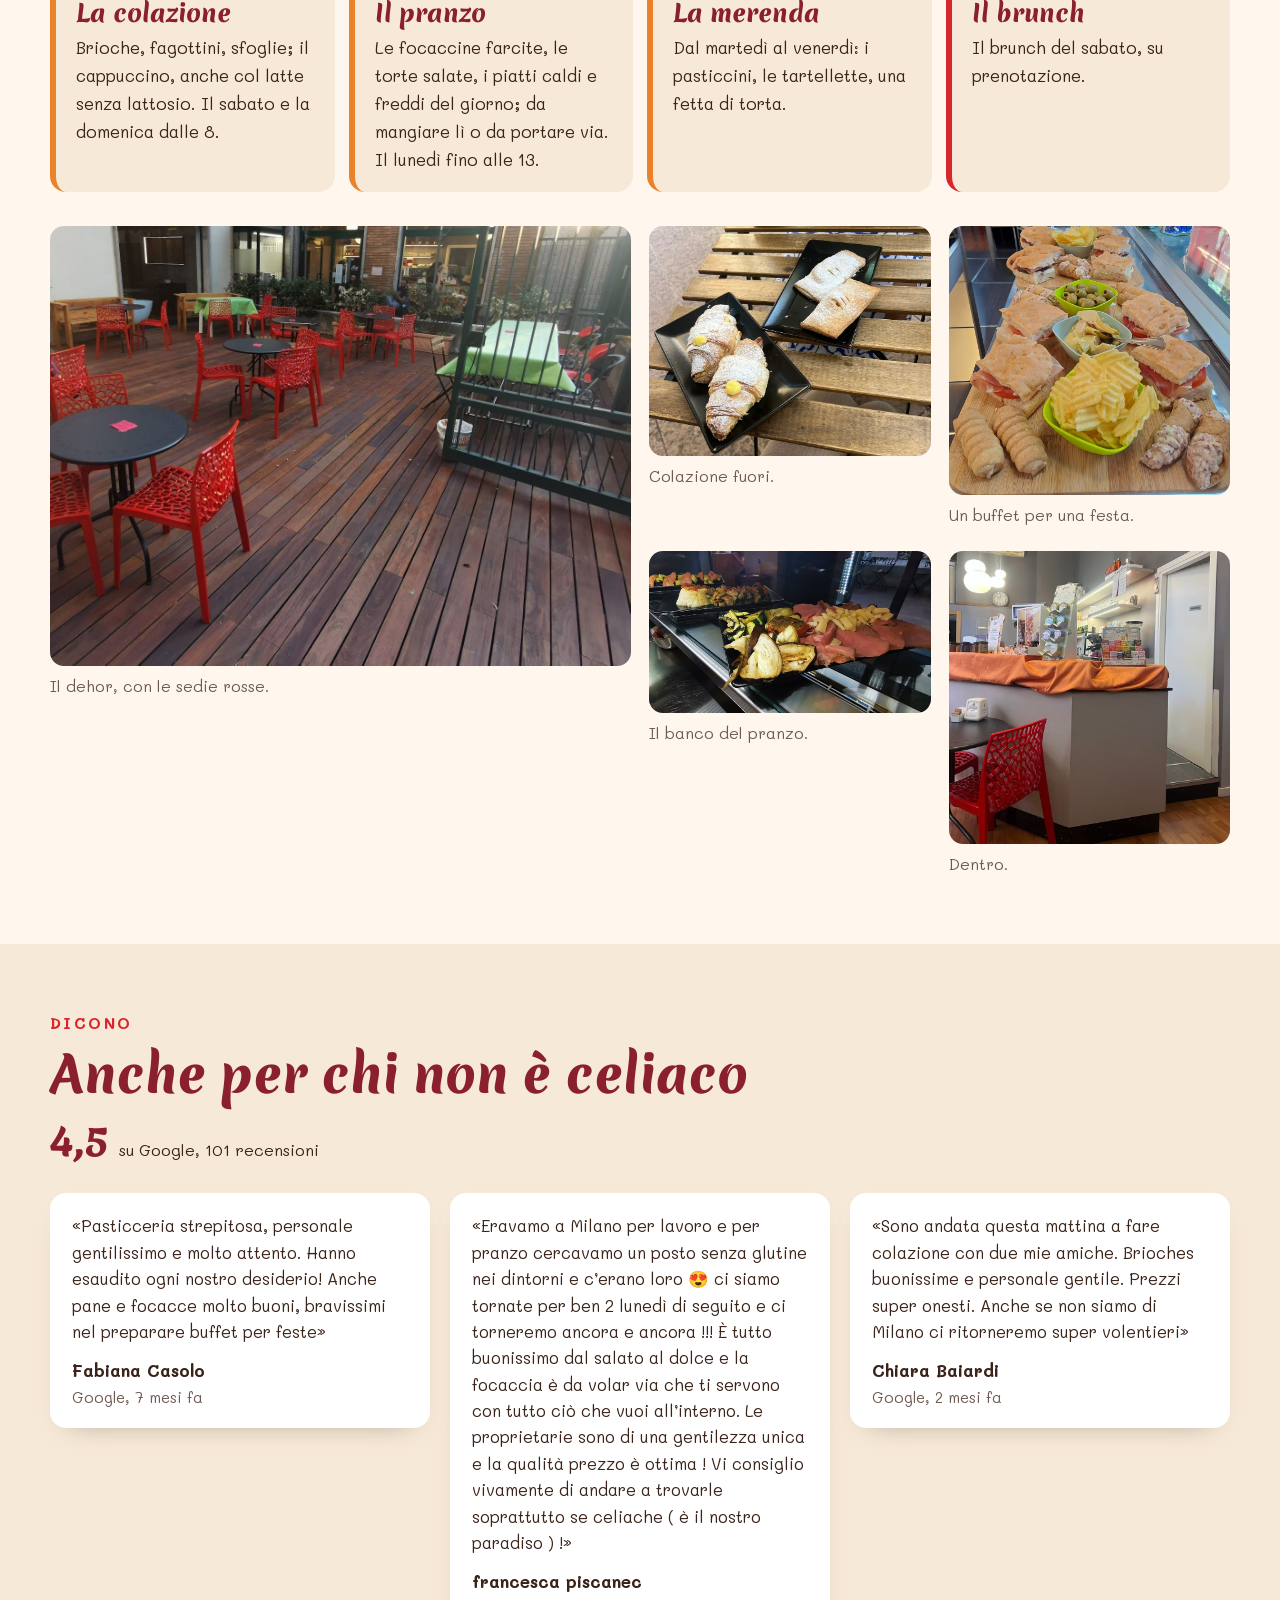
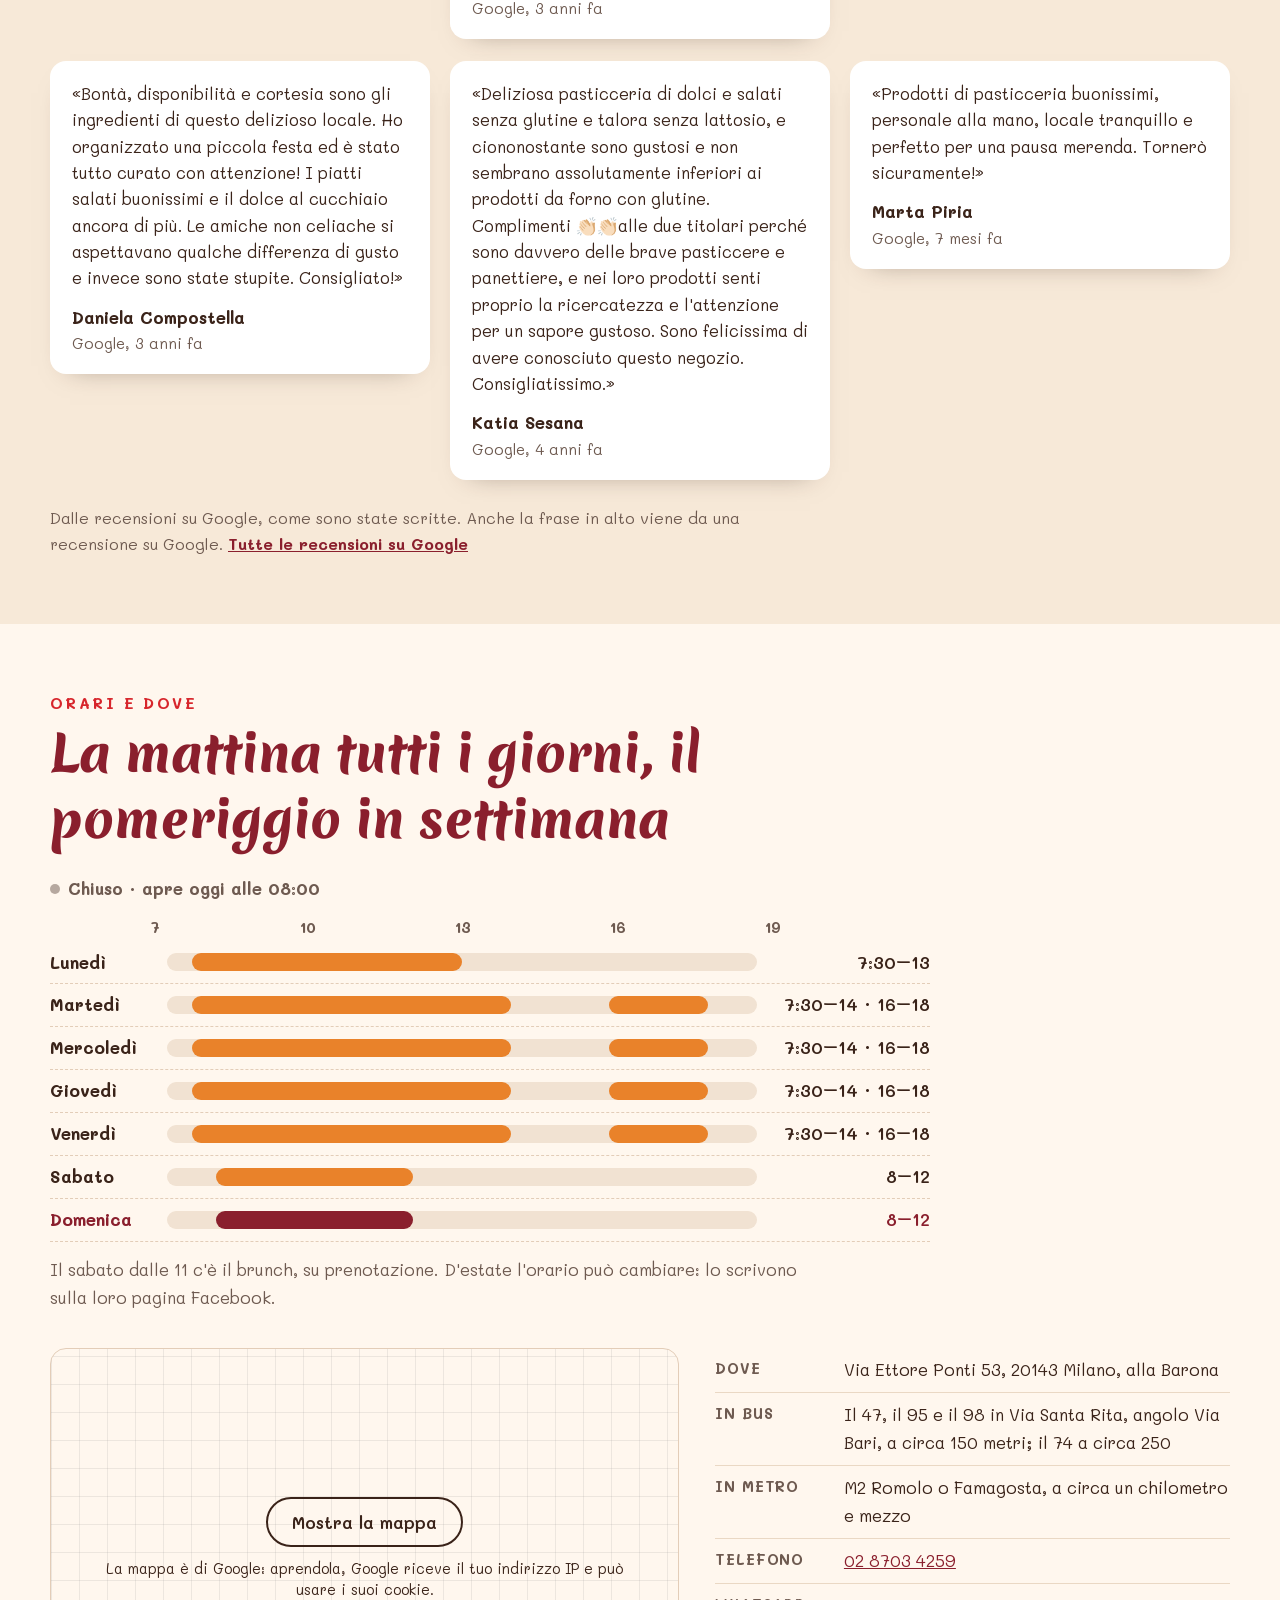
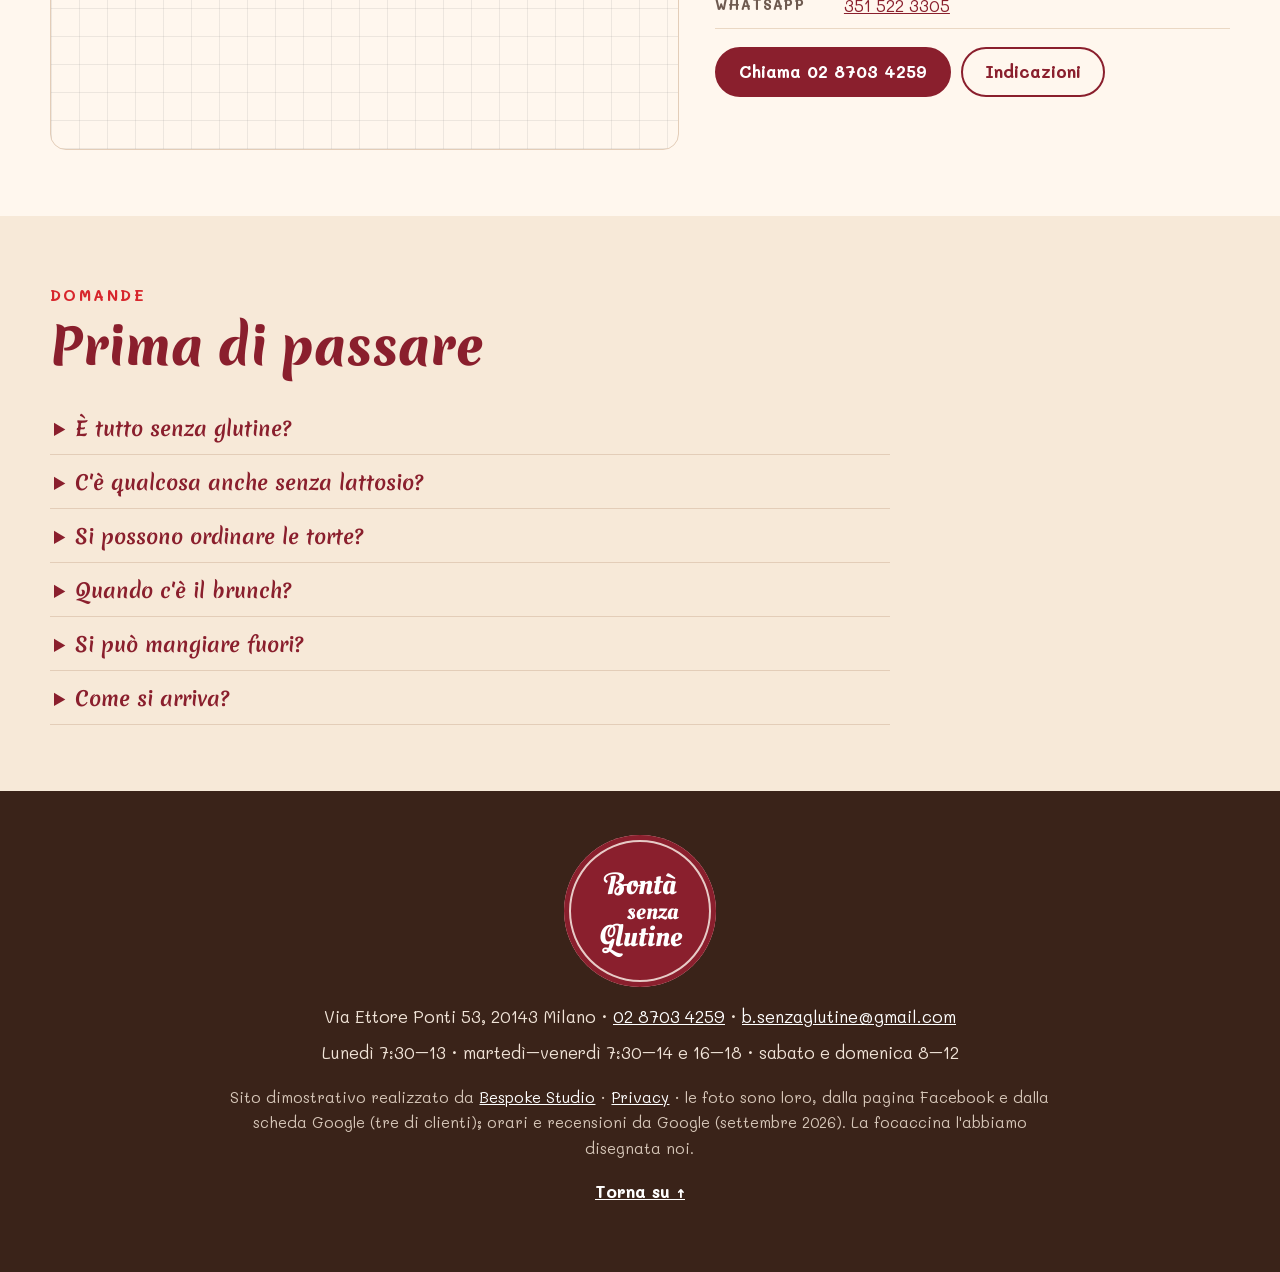
==== commit 5ebb81fb: "Privacy e pulizia: caratteri sul sito, mappa al clic, informativa, noindex - caratteri copiati nel s" ====
--- a/index.html
+++ b/index.html
@@ -3,6 +3,7 @@
 <head>
 <meta charset="utf-8">
 <meta name="viewport" content="width=device-width, initial-scale=1">
+<meta name="robots" content="noindex">
 <script>(function(){var r=document.documentElement;r.classList.remove('no-js');
 /* la firma: finché main.js non parte sul vassoio c'è la focaccina aperta e vuota; se il codice non arriva, dopo 2,5 s è finita (stato finale) */
 try{if(!matchMedia('(prefers-reduced-motion: reduce)').matches){r.classList.add('firma-attesa');window.__attesaFocaccina=setTimeout(function(){r.classList.remove('firma-attesa')},2500)}}catch(e){}})()</script>
@@ -20,15 +21,74 @@
 <link rel="icon" href="img/favicon.svg" type="image/svg+xml">
 <link rel="icon" href="img/favicon-32.png" sizes="32x32" type="image/png">
 <link rel="apple-touch-icon" href="img/apple-touch-icon.png">
-<link rel="preconnect" href="https://fonts.googleapis.com">
-<link rel="preconnect" href="https://fonts.gstatic.com" crossorigin>
-<link href="https://fonts.googleapis.com/css2?family=Mali:wght@400;500;600;700&amp;family=Merienda:wght@600;700;800&amp;family=Oleo+Script+Swash+Caps&amp;display=swap" rel="stylesheet">
+<link rel="stylesheet" href="fonts/fonts.css?v=1">
 <link rel="stylesheet" href="css/styles.css?v=1">
 <script src="https://cdn.jsdelivr.net/npm/gsap@3.12.5/dist/gsap.min.js" defer></script>
 <script src="https://cdn.jsdelivr.net/npm/gsap@3.12.5/dist/ScrollTrigger.min.js" defer></script>
 <script src="js/main.js?v=1" defer></script>
 <script type="application/ld+json">
-{"@context":"https://schema.org","@type":"Bakery","name":"Bontà senza Glutine","description":"Bar, pasticceria e panetteria tutto senza glutine in Via Ettore Ponti 53 a Milano: colazione, pranzo, merenda e brunch del sabato, torte su ordinazione.","url":"https://rotenzark.github.io/bonta-senza-glutine-barona/","image":"https://rotenzark.github.io/bonta-senza-glutine-barona/img/og.jpg","telephone":"+39 02 8703 4259","email":"b.senzaglutine@gmail.com","address":{"@type":"PostalAddress","streetAddress":"Via Ettore Ponti 53","postalCode":"20143","addressLocality":"Milano","addressRegion":"MI","addressCountry":"IT"},"geo":{"@type":"GeoCoordinates","latitude":45.44122,"longitude":9.15211},"openingHoursSpecification":[{"@type":"OpeningHoursSpecification","dayOfWeek":"Monday","opens":"07:30","closes":"13:00"},{"@type":"OpeningHoursSpecification","dayOfWeek":["Tuesday","Wednesday","Thursday","Friday"],"opens":"07:30","closes":"14:00"},{"@type":"OpeningHoursSpecification","dayOfWeek":["Tuesday","Wednesday","Thursday","Friday"],"opens":"16:00","closes":"18:00"},{"@type":"OpeningHoursSpecification","dayOfWeek":["Saturday","Sunday"],"opens":"08:00","closes":"12:00"}],"aggregateRating":{"@type":"AggregateRating","ratingValue":"4.5","reviewCount":"101","bestRating":"5"}}
+{
+  "@context": "https://schema.org",
+  "@type": "Bakery",
+  "name": "Bontà senza Glutine",
+  "description": "Bar, pasticceria e panetteria tutto senza glutine in Via Ettore Ponti 53 a Milano: colazione, pranzo, merenda e brunch del sabato, torte su ordinazione.",
+  "url": "https://rotenzark.github.io/bonta-senza-glutine-barona/",
+  "image": "https://rotenzark.github.io/bonta-senza-glutine-barona/img/og.jpg",
+  "telephone": "+39 02 8703 4259",
+  "email": "b.senzaglutine@gmail.com",
+  "address": {
+    "@type": "PostalAddress",
+    "streetAddress": "Via Ettore Ponti 53",
+    "postalCode": "20143",
+    "addressLocality": "Milano",
+    "addressRegion": "MI",
+    "addressCountry": "IT"
+  },
+  "geo": {
+    "@type": "GeoCoordinates",
+    "latitude": 45.44122,
+    "longitude": 9.15211
+  },
+  "openingHoursSpecification": [
+    {
+      "@type": "OpeningHoursSpecification",
+      "dayOfWeek": "Monday",
+      "opens": "07:30",
+      "closes": "13:00"
+    },
+    {
+      "@type": "OpeningHoursSpecification",
+      "dayOfWeek": [
+        "Tuesday",
+        "Wednesday",
+        "Thursday",
+        "Friday"
+      ],
+      "opens": "07:30",
+      "closes": "14:00"
+    },
+    {
+      "@type": "OpeningHoursSpecification",
+      "dayOfWeek": [
+        "Tuesday",
+        "Wednesday",
+        "Thursday",
+        "Friday"
+      ],
+      "opens": "16:00",
+      "closes": "18:00"
+    },
+    {
+      "@type": "OpeningHoursSpecification",
+      "dayOfWeek": [
+        "Saturday",
+        "Sunday"
+      ],
+      "opens": "08:00",
+      "closes": "12:00"
+    }
+  ]
+}
 </script>
 <script type="application/ld+json">
 {"@context":"https://schema.org","@type":"FAQPage","mainEntity":[
@@ -87,7 +147,7 @@
       <p class="logo" aria-hidden="true"><span>Bontà</span> <span>senza</span> <span>Glutine</span></p>
       <h1 id="titolo" class="apertura__titolo" data-i18n="h.titolo">Tutto senza glutine, dal dolce al salato.</h1>
       <p class="apertura__frase" data-i18n="h.testo">Colazione, pranzo e merenda alla Barona: brioche e torte, focaccine farcite, pizzette e i piatti del pranzo, fatti da loro. Il banco è tutto senza glutine: si sceglie senza chiedere.</p>
-      <p class="apertura__citazione"><span>«Quasi non ti accorgi della differenza.»</span> <span class="apertura__chi" data-i18n="h.chi">da una recensione su Google</span></p>
+      <p class="apertura__citazione"><span lang="it">«Quasi non ti accorgi della differenza.»</span> <span class="apertura__chi" data-i18n="h.chi">da una recensione su Google</span></p>
       <div class="voti">
         <p class="voto"><b class="voto__n">4,5</b> <span class="voto__su" data-i18n="h.google">su Google, 101 recensioni</span></p>
       </div>
@@ -221,12 +281,12 @@
       <p class="voto"><b class="voto__n">4,5</b> <span class="voto__su" data-i18n="d.google">su Google, 101 recensioni</span></p>
     </div>
     <ul class="recensioni">
-      <li class="recensione reveal"><p class="recensione__testo">«Pasticceria strepitosa, personale gentilissimo e molto attento. Hanno esaudito ogni nostro desiderio! Anche pane e focacce molto buoni, bravissimi nel preparare buffet per feste»</p><p class="recensione__chi"><b>Fabiana Casolo</b> <span data-i18n="d.g7m">Google, 7 mesi fa</span></p></li>
-      <li class="recensione reveal"><p class="recensione__testo">«Eravamo a Milano per lavoro e per pranzo cercavamo un posto senza glutine nei dintorni e c’erano loro 😍 ci siamo tornate per ben 2 lunedì di seguito e ci torneremo ancora e ancora !!! È tutto buonissimo dal salato al dolce e la focaccia è da volar via che ti servono con tutto ciò che vuoi all’interno. Le proprietarie sono di una gentilezza unica e la qualità prezzo è ottima ! Vi consiglio vivamente di andare a trovarle soprattutto se celiache ( è il nostro paradiso ) !»</p><p class="recensione__chi"><b>francesca piscanec</b> <span data-i18n="d.g3a">Google, 3 anni fa</span></p></li>
-      <li class="recensione reveal"><p class="recensione__testo">«Sono andata questa mattina a fare colazione con due mie amiche. Brioches buonissime e personale gentile. Prezzi super onesti. Anche se non siamo di Milano ci ritorneremo super volentieri»</p><p class="recensione__chi"><b>Chiara Baiardi</b> <span data-i18n="d.g2m">Google, 2 mesi fa</span></p></li>
-      <li class="recensione reveal"><p class="recensione__testo">«Bontà, disponibilità e cortesia sono gli ingredienti di questo delizioso locale. Ho organizzato una piccola festa ed è stato tutto curato con attenzione! I piatti salati buonissimi e il dolce al cucchiaio ancora di più. Le amiche non celiache si aspettavano qualche differenza di gusto e invece sono state stupite. Consigliato!»</p><p class="recensione__chi"><b>Daniela Compostella</b> <span data-i18n="d.g3a">Google, 3 anni fa</span></p></li>
-      <li class="recensione reveal"><p class="recensione__testo">«Deliziosa pasticceria di dolci e salati senza glutine e talora senza lattosio, e ciononostante sono gustosi e non sembrano assolutamente inferiori ai prodotti da forno con glutine. Complimenti 👏🏻👏🏻alle due titolari perché sono davvero delle brave pasticcere e panettiere, e nei loro prodotti senti proprio la ricercatezza e l&#39;attenzione per un sapore gustoso. Sono felicissima di avere conosciuto questo negozio. Consigliatissimo.»</p><p class="recensione__chi"><b>Katia Sesana</b> <span data-i18n="d.g4a">Google, 4 anni fa</span></p></li>
-      <li class="recensione reveal"><p class="recensione__testo">«Prodotti di pasticceria buonissimi, personale alla mano, locale tranquillo e perfetto per una pausa merenda. Tornerò sicuramente!»</p><p class="recensione__chi"><b>Marta Piria</b> <span data-i18n="d.g7m">Google, 7 mesi fa</span></p></li>
+      <li class="recensione reveal"><p lang="it" class="recensione__testo">«Pasticceria strepitosa, personale gentilissimo e molto attento. Hanno esaudito ogni nostro desiderio! Anche pane e focacce molto buoni, bravissimi nel preparare buffet per feste»</p><p class="recensione__chi"><b>Fabiana Casolo</b> <span data-i18n="d.g7m">Google, 7 mesi fa</span></p></li>
+      <li class="recensione reveal"><p lang="it" class="recensione__testo">«Eravamo a Milano per lavoro e per pranzo cercavamo un posto senza glutine nei dintorni e c’erano loro 😍 ci siamo tornate per ben 2 lunedì di seguito e ci torneremo ancora e ancora !!! È tutto buonissimo dal salato al dolce e la focaccia è da volar via che ti servono con tutto ciò che vuoi all’interno. Le proprietarie sono di una gentilezza unica e la qualità prezzo è ottima ! Vi consiglio vivamente di andare a trovarle soprattutto se celiache ( è il nostro paradiso ) !»</p><p class="recensione__chi"><b>francesca piscanec</b> <span data-i18n="d.g3a">Google, 3 anni fa</span></p></li>
+      <li class="recensione reveal"><p lang="it" class="recensione__testo">«Sono andata questa mattina a fare colazione con due mie amiche. Brioches buonissime e personale gentile. Prezzi super onesti. Anche se non siamo di Milano ci ritorneremo super volentieri»</p><p class="recensione__chi"><b>Chiara Baiardi</b> <span data-i18n="d.g2m">Google, 2 mesi fa</span></p></li>
+      <li class="recensione reveal"><p lang="it" class="recensione__testo">«Bontà, disponibilità e cortesia sono gli ingredienti di questo delizioso locale. Ho organizzato una piccola festa ed è stato tutto curato con attenzione! I piatti salati buonissimi e il dolce al cucchiaio ancora di più. Le amiche non celiache si aspettavano qualche differenza di gusto e invece sono state stupite. Consigliato!»</p><p class="recensione__chi"><b>Daniela Compostella</b> <span data-i18n="d.g3a">Google, 3 anni fa</span></p></li>
+      <li class="recensione reveal"><p lang="it" class="recensione__testo">«Deliziosa pasticceria di dolci e salati senza glutine e talora senza lattosio, e ciononostante sono gustosi e non sembrano assolutamente inferiori ai prodotti da forno con glutine. Complimenti 👏🏻👏🏻alle due titolari perché sono davvero delle brave pasticcere e panettiere, e nei loro prodotti senti proprio la ricercatezza e l&#39;attenzione per un sapore gustoso. Sono felicissima di avere conosciuto questo negozio. Consigliatissimo.»</p><p class="recensione__chi"><b>Katia Sesana</b> <span data-i18n="d.g4a">Google, 4 anni fa</span></p></li>
+      <li class="recensione reveal"><p lang="it" class="recensione__testo">«Prodotti di pasticceria buonissimi, personale alla mano, locale tranquillo e perfetto per una pausa merenda. Tornerò sicuramente!»</p><p class="recensione__chi"><b>Marta Piria</b> <span data-i18n="d.g7m">Google, 7 mesi fa</span></p></li>
     </ul>
     <p class="dicono__nota"><span data-i18n="d.nota">Dalle recensioni su Google, come sono state scritte. Anche la frase in alto viene da una recensione su Google.</span> <a href="https://www.google.com/maps/search/?api=1&amp;query=Bont%C3%A0+senza+Glutine%2C+Via+Ettore+Ponti+53%2C+Milano" target="_blank" rel="noopener" data-i18n="d.tutte">Tutte le recensioni su Google</a></p>
   </section>
@@ -249,7 +309,7 @@
     <p class="fasce__nota" data-i18n="o.nota">Il sabato dalle 11 c&#39;è il brunch, su prenotazione. D&#39;estate l&#39;orario può cambiare: lo scrivono sulla loro pagina Facebook.</p>
     <div class="dove">
       <div class="cartina reveal">
-        <iframe title="Mappa: Bontà senza Glutine, Via Ettore Ponti 53, Milano" data-i18n-title="o.mappa" src="https://maps.google.com/maps?q=Bont%C3%A0%20senza%20Glutine%2C%20Via%20Ettore%20Ponti%2053%2C%20Milano&amp;z=16&amp;output=embed" width="600" height="400" loading="lazy" referrerpolicy="no-referrer-when-downgrade"></iframe>
+        <div class="mappa-clic" data-mappa-clic style="--mappa-h: 400px"><template><iframe title="Mappa: Bontà senza Glutine, Via Ettore Ponti 53, Milano" data-i18n-title="o.mappa" src="https://maps.google.com/maps?q=Bont%C3%A0%20senza%20Glutine%2C%20Via%20Ettore%20Ponti%2053%2C%20Milano&amp;z=16&amp;output=embed" width="600" height="400" loading="lazy" referrerpolicy="no-referrer-when-downgrade"></iframe></template><div class="mappa-clic__velo"><a class="mappa-clic__btn" href="https://www.google.com/maps/search/?api=1&amp;query=Bont%C3%A0+senza+Glutine%2C+Via+Ettore+Ponti+53%2C+Milano" target="_blank" rel="noopener">Mostra la mappa</a><p class="mappa-clic__nota">La mappa è di Google: aprendola, Google riceve il tuo indirizzo IP e può usare i suoi cookie.</p></div></div>
       </div>
       <div class="dove__testo">
         <dl class="indirizzo">
@@ -285,7 +345,7 @@
     <p class="logo logo--piede" aria-hidden="true"><span>Bontà</span> <span>senza</span> <span>Glutine</span></p>
     <p class="piede__dove">Via Ettore Ponti 53, 20143 Milano · <a href="tel:+390287034259" class="intero">02 8703 4259</a> · <a href="mailto:b.senzaglutine@gmail.com">b.senzaglutine@gmail.com</a></p>
     <p class="piede__orario" data-i18n="f2.orario">Lunedì 7:30–13 · martedì–venerdì 7:30–14 e 16–18 · sabato e domenica 8–12</p>
-    <p class="piede__cred" data-i18n="f2.cred">Sito dimostrativo realizzato da <a href="https://bespokestud.io" rel="noopener">Bespoke Studio</a> · le foto sono loro, dalla pagina Facebook e dalla scheda Google (tre di clienti); orari e recensioni da Google (settembre 2026). La focaccina l&#39;abbiamo disegnata noi.</p>
+    <p class="piede__cred" data-i18n="f2.cred">Sito dimostrativo realizzato da <a href="https://bespokestud.io" rel="noopener">Bespoke Studio</a> · <a href="privacy.html">Privacy</a> · le foto sono loro, dalla pagina Facebook e dalla scheda Google (tre di clienti); orari e recensioni da Google (settembre 2026). La focaccina l&#39;abbiamo disegnata noi.</p>
     <p><a class="piede__su" href="#inizio" data-i18n="f2.su">Torna su ↑</a></p>
   </div>
 </footer>
@@ -300,5 +360,6 @@
   <img id="lightboxImg" src="" alt="">
 </div>
 
+<script src="js/mappa-clic.js?v=1" defer></script>
 </body>
 </html>
--- a/fonts/fonts.css
+++ b/fonts/fonts.css
@@ -0,0 +1,244 @@
+/* Caratteri ospitati sul sito: nessuna richiesta a Google Fonts o Fontshare (giro privacy 1/10/2026). Licenze in LICENSE.txt. */
+/* thai */
+@font-face {
+  font-family: 'Mali';
+  font-style: normal;
+  font-weight: 400;
+  font-display: swap;
+  src: url(mali-v13-N0ba2SRONuN4SDnED2xx.woff2) format('woff2');
+  unicode-range: U+02D7, U+0303, U+0331, U+0E01-0E5B, U+200C-200D, U+25CC;
+}
+/* vietnamese */
+@font-face {
+  font-family: 'Mali';
+  font-style: normal;
+  font-weight: 400;
+  font-display: swap;
+  src: url(mali-v13-N0ba2SRONuN4SCLED2xx.woff2) format('woff2');
+  unicode-range: U+0102-0103, U+0110-0111, U+0128-0129, U+0168-0169, U+01A0-01A1, U+01AF-01B0, U+0300-0301, U+0303-0304, U+0308-0309, U+0323, U+0329, U+1EA0-1EF9, U+20AB;
+}
+/* latin-ext */
+@font-face {
+  font-family: 'Mali';
+  font-style: normal;
+  font-weight: 400;
+  font-display: swap;
+  src: url(mali-v13-N0ba2SRONuN4SCPED2xx.woff2) format('woff2');
+  unicode-range: U+0100-02BA, U+02BD-02C5, U+02C7-02CC, U+02CE-02D7, U+02DD-02FF, U+0304, U+0308, U+0329, U+1D00-1DBF, U+1E00-1E9F, U+1EF2-1EFF, U+2020, U+20A0-20AB, U+20AD-20C0, U+2113, U+2C60-2C7F, U+A720-A7FF;
+}
+/* latin */
+@font-face {
+  font-family: 'Mali';
+  font-style: normal;
+  font-weight: 400;
+  font-display: swap;
+  src: url(mali-v13-N0ba2SRONuN4SC3EDw.woff2) format('woff2');
+  unicode-range: U+0000-00FF, U+0131, U+0152-0153, U+02BB-02BC, U+02C6, U+02DA, U+02DC, U+0304, U+0308, U+0329, U+2000-206F, U+20AC, U+2122, U+2191, U+2193, U+2212, U+2215, U+FEFF, U+FFFD;
+}
+/* thai */
+@font-face {
+  font-family: 'Mali';
+  font-style: normal;
+  font-weight: 500;
+  font-display: swap;
+  src: url(mali-v13-N0bV2SRONuN4QN7nGkdQJObW.woff2) format('woff2');
+  unicode-range: U+02D7, U+0303, U+0331, U+0E01-0E5B, U+200C-200D, U+25CC;
+}
+/* vietnamese */
+@font-face {
+  font-family: 'Mali';
+  font-style: normal;
+  font-weight: 500;
+  font-display: swap;
+  src: url(mali-v13-N0bV2SRONuN4QN7nGlxQJObW.woff2) format('woff2');
+  unicode-range: U+0102-0103, U+0110-0111, U+0128-0129, U+0168-0169, U+01A0-01A1, U+01AF-01B0, U+0300-0301, U+0303-0304, U+0308-0309, U+0323, U+0329, U+1EA0-1EF9, U+20AB;
+}
+/* latin-ext */
+@font-face {
+  font-family: 'Mali';
+  font-style: normal;
+  font-weight: 500;
+  font-display: swap;
+  src: url(mali-v13-N0bV2SRONuN4QN7nGl1QJObW.woff2) format('woff2');
+  unicode-range: U+0100-02BA, U+02BD-02C5, U+02C7-02CC, U+02CE-02D7, U+02DD-02FF, U+0304, U+0308, U+0329, U+1D00-1DBF, U+1E00-1E9F, U+1EF2-1EFF, U+2020, U+20A0-20AB, U+20AD-20C0, U+2113, U+2C60-2C7F, U+A720-A7FF;
+}
+/* latin */
+@font-face {
+  font-family: 'Mali';
+  font-style: normal;
+  font-weight: 500;
+  font-display: swap;
+  src: url(mali-v13-N0bV2SRONuN4QN7nGlNQJA.woff2) format('woff2');
+  unicode-range: U+0000-00FF, U+0131, U+0152-0153, U+02BB-02BC, U+02C6, U+02DA, U+02DC, U+0304, U+0308, U+0329, U+2000-206F, U+20AC, U+2122, U+2191, U+2193, U+2212, U+2215, U+FEFF, U+FFFD;
+}
+/* thai */
+@font-face {
+  font-family: 'Mali';
+  font-style: normal;
+  font-weight: 600;
+  font-display: swap;
+  src: url(mali-v13-N0bV2SRONuN4QPLgGkdQJObW.woff2) format('woff2');
+  unicode-range: U+02D7, U+0303, U+0331, U+0E01-0E5B, U+200C-200D, U+25CC;
+}
+/* vietnamese */
+@font-face {
+  font-family: 'Mali';
+  font-style: normal;
+  font-weight: 600;
+  font-display: swap;
+  src: url(mali-v13-N0bV2SRONuN4QPLgGlxQJObW.woff2) format('woff2');
+  unicode-range: U+0102-0103, U+0110-0111, U+0128-0129, U+0168-0169, U+01A0-01A1, U+01AF-01B0, U+0300-0301, U+0303-0304, U+0308-0309, U+0323, U+0329, U+1EA0-1EF9, U+20AB;
+}
+/* latin-ext */
+@font-face {
+  font-family: 'Mali';
+  font-style: normal;
+  font-weight: 600;
+  font-display: swap;
+  src: url(mali-v13-N0bV2SRONuN4QPLgGl1QJObW.woff2) format('woff2');
+  unicode-range: U+0100-02BA, U+02BD-02C5, U+02C7-02CC, U+02CE-02D7, U+02DD-02FF, U+0304, U+0308, U+0329, U+1D00-1DBF, U+1E00-1E9F, U+1EF2-1EFF, U+2020, U+20A0-20AB, U+20AD-20C0, U+2113, U+2C60-2C7F, U+A720-A7FF;
+}
+/* latin */
+@font-face {
+  font-family: 'Mali';
+  font-style: normal;
+  font-weight: 600;
+  font-display: swap;
+  src: url(mali-v13-N0bV2SRONuN4QPLgGlNQJA.woff2) format('woff2');
+  unicode-range: U+0000-00FF, U+0131, U+0152-0153, U+02BB-02BC, U+02C6, U+02DA, U+02DC, U+0304, U+0308, U+0329, U+2000-206F, U+20AC, U+2122, U+2191, U+2193, U+2212, U+2215, U+FEFF, U+FFFD;
+}
+/* thai */
+@font-face {
+  font-family: 'Mali';
+  font-style: normal;
+  font-weight: 700;
+  font-display: swap;
+  src: url(mali-v13-N0bV2SRONuN4QJbhGkdQJObW.woff2) format('woff2');
+  unicode-range: U+02D7, U+0303, U+0331, U+0E01-0E5B, U+200C-200D, U+25CC;
+}
+/* vietnamese */
+@font-face {
+  font-family: 'Mali';
+  font-style: normal;
+  font-weight: 700;
+  font-display: swap;
+  src: url(mali-v13-N0bV2SRONuN4QJbhGlxQJObW.woff2) format('woff2');
+  unicode-range: U+0102-0103, U+0110-0111, U+0128-0129, U+0168-0169, U+01A0-01A1, U+01AF-01B0, U+0300-0301, U+0303-0304, U+0308-0309, U+0323, U+0329, U+1EA0-1EF9, U+20AB;
+}
+/* latin-ext */
+@font-face {
+  font-family: 'Mali';
+  font-style: normal;
+  font-weight: 700;
+  font-display: swap;
+  src: url(mali-v13-N0bV2SRONuN4QJbhGl1QJObW.woff2) format('woff2');
+  unicode-range: U+0100-02BA, U+02BD-02C5, U+02C7-02CC, U+02CE-02D7, U+02DD-02FF, U+0304, U+0308, U+0329, U+1D00-1DBF, U+1E00-1E9F, U+1EF2-1EFF, U+2020, U+20A0-20AB, U+20AD-20C0, U+2113, U+2C60-2C7F, U+A720-A7FF;
+}
+/* latin */
+@font-face {
+  font-family: 'Mali';
+  font-style: normal;
+  font-weight: 700;
+  font-display: swap;
+  src: url(mali-v13-N0bV2SRONuN4QJbhGlNQJA.woff2) format('woff2');
+  unicode-range: U+0000-00FF, U+0131, U+0152-0153, U+02BB-02BC, U+02C6, U+02DA, U+02DC, U+0304, U+0308, U+0329, U+2000-206F, U+20AC, U+2122, U+2191, U+2193, U+2212, U+2215, U+FEFF, U+FFFD;
+}
+/* vietnamese */
+@font-face {
+  font-family: 'Merienda';
+  font-style: normal;
+  font-weight: 600;
+  font-display: swap;
+  src: url(merienda-v22-gNMHW3x8Qoy5_mf8uWMKMIqK_Q.woff2) format('woff2');
+  unicode-range: U+0102-0103, U+0110-0111, U+0128-0129, U+0168-0169, U+01A0-01A1, U+01AF-01B0, U+0300-0301, U+0303-0304, U+0308-0309, U+0323, U+0329, U+1EA0-1EF9, U+20AB;
+}
+/* latin-ext */
+@font-face {
+  font-family: 'Merienda';
+  font-style: normal;
+  font-weight: 600;
+  font-display: swap;
+  src: url(merienda-v22-gNMHW3x8Qoy5_mf8uWMLMIqK_Q.woff2) format('woff2');
+  unicode-range: U+0100-02BA, U+02BD-02C5, U+02C7-02CC, U+02CE-02D7, U+02DD-02FF, U+0304, U+0308, U+0329, U+1D00-1DBF, U+1E00-1E9F, U+1EF2-1EFF, U+2020, U+20A0-20AB, U+20AD-20C0, U+2113, U+2C60-2C7F, U+A720-A7FF;
+}
+/* latin */
+@font-face {
+  font-family: 'Merienda';
+  font-style: normal;
+  font-weight: 600;
+  font-display: swap;
+  src: url(merienda-v22-gNMHW3x8Qoy5_mf8uWMFMIo.woff2) format('woff2');
+  unicode-range: U+0000-00FF, U+0131, U+0152-0153, U+02BB-02BC, U+02C6, U+02DA, U+02DC, U+0304, U+0308, U+0329, U+2000-206F, U+20AC, U+2122, U+2191, U+2193, U+2212, U+2215, U+FEFF, U+FFFD;
+}
+/* vietnamese */
+@font-face {
+  font-family: 'Merienda';
+  font-style: normal;
+  font-weight: 700;
+  font-display: swap;
+  src: url(merienda-v22-gNMHW3x8Qoy5_mf8uWMKMIqK_Q.woff2) format('woff2');
+  unicode-range: U+0102-0103, U+0110-0111, U+0128-0129, U+0168-0169, U+01A0-01A1, U+01AF-01B0, U+0300-0301, U+0303-0304, U+0308-0309, U+0323, U+0329, U+1EA0-1EF9, U+20AB;
+}
+/* latin-ext */
+@font-face {
+  font-family: 'Merienda';
+  font-style: normal;
+  font-weight: 700;
+  font-display: swap;
+  src: url(merienda-v22-gNMHW3x8Qoy5_mf8uWMLMIqK_Q.woff2) format('woff2');
+  unicode-range: U+0100-02BA, U+02BD-02C5, U+02C7-02CC, U+02CE-02D7, U+02DD-02FF, U+0304, U+0308, U+0329, U+1D00-1DBF, U+1E00-1E9F, U+1EF2-1EFF, U+2020, U+20A0-20AB, U+20AD-20C0, U+2113, U+2C60-2C7F, U+A720-A7FF;
+}
+/* latin */
+@font-face {
+  font-family: 'Merienda';
+  font-style: normal;
+  font-weight: 700;
+  font-display: swap;
+  src: url(merienda-v22-gNMHW3x8Qoy5_mf8uWMFMIo.woff2) format('woff2');
+  unicode-range: U+0000-00FF, U+0131, U+0152-0153, U+02BB-02BC, U+02C6, U+02DA, U+02DC, U+0304, U+0308, U+0329, U+2000-206F, U+20AC, U+2122, U+2191, U+2193, U+2212, U+2215, U+FEFF, U+FFFD;
+}
+/* vietnamese */
+@font-face {
+  font-family: 'Merienda';
+  font-style: normal;
+  font-weight: 800;
+  font-display: swap;
+  src: url(merienda-v22-gNMHW3x8Qoy5_mf8uWMKMIqK_Q.woff2) format('woff2');
+  unicode-range: U+0102-0103, U+0110-0111, U+0128-0129, U+0168-0169, U+01A0-01A1, U+01AF-01B0, U+0300-0301, U+0303-0304, U+0308-0309, U+0323, U+0329, U+1EA0-1EF9, U+20AB;
+}
+/* latin-ext */
+@font-face {
+  font-family: 'Merienda';
+  font-style: normal;
+  font-weight: 800;
+  font-display: swap;
+  src: url(merienda-v22-gNMHW3x8Qoy5_mf8uWMLMIqK_Q.woff2) format('woff2');
+  unicode-range: U+0100-02BA, U+02BD-02C5, U+02C7-02CC, U+02CE-02D7, U+02DD-02FF, U+0304, U+0308, U+0329, U+1D00-1DBF, U+1E00-1E9F, U+1EF2-1EFF, U+2020, U+20A0-20AB, U+20AD-20C0, U+2113, U+2C60-2C7F, U+A720-A7FF;
+}
+/* latin */
+@font-face {
+  font-family: 'Merienda';
+  font-style: normal;
+  font-weight: 800;
+  font-display: swap;
+  src: url(merienda-v22-gNMHW3x8Qoy5_mf8uWMFMIo.woff2) format('woff2');
+  unicode-range: U+0000-00FF, U+0131, U+0152-0153, U+02BB-02BC, U+02C6, U+02DA, U+02DC, U+0304, U+0308, U+0329, U+2000-206F, U+20AC, U+2122, U+2191, U+2193, U+2212, U+2215, U+FEFF, U+FFFD;
+}
+/* latin-ext */
+@font-face {
+  font-family: 'Oleo Script Swash Caps';
+  font-style: normal;
+  font-weight: 400;
+  font-display: swap;
+  src: url(oleoscriptswashcaps-v14-Noaj6Vb-w5SFbTTAsZP_7JkCS08K-jCzDn_HAXOkSL0H.woff2) format('woff2');
+  unicode-range: U+0100-02BA, U+02BD-02C5, U+02C7-02CC, U+02CE-02D7, U+02DD-02FF, U+0304, U+0308, U+0329, U+1D00-1DBF, U+1E00-1E9F, U+1EF2-1EFF, U+2020, U+20A0-20AB, U+20AD-20C0, U+2113, U+2C60-2C7F, U+A720-A7FF;
+}
+/* latin */
+@font-face {
+  font-family: 'Oleo Script Swash Caps';
+  font-style: normal;
+  font-weight: 400;
+  font-display: swap;
+  src: url(oleoscriptswashcaps-v14-Noaj6Vb-w5SFbTTAsZP_7JkCS08K-jCzDn_HAX2kSA.woff2) format('woff2');
+  unicode-range: U+0000-00FF, U+0131, U+0152-0153, U+02BB-02BC, U+02C6, U+02DA, U+02DC, U+0304, U+0308, U+0329, U+2000-206F, U+20AC, U+2122, U+2191, U+2193, U+2212, U+2215, U+FEFF, U+FFFD;
+}
--- a/css/styles.css
+++ b/css/styles.css
@@ -276,3 +276,12 @@
 .firma-attesa .strato { opacity: 0; }
 .firma-attesa .focaccina__sopra { transform: translate(260px, 104px) rotate(-7deg); }
 /*/FOCACCINA*/
+
+/*MAPPACLIC*/
+/* la mappa Google si carica solo al clic (giro privacy 1/10/2026) */
+.mappa-clic { display: flex; align-items: center; justify-content: center; width: 100%; height: 100%; min-height: var(--mappa-h, 320px); box-sizing: border-box; padding: 24px; text-align: center; background: repeating-linear-gradient(0deg, rgba(127, 127, 127, 0.14) 0 1px, transparent 1px 28px), repeating-linear-gradient(90deg, rgba(127, 127, 127, 0.14) 0 1px, transparent 1px 28px); }
+.mappa-clic__velo { display: flex; flex-direction: column; align-items: center; gap: 12px; max-width: 32em; }
+.mappa-clic__btn { display: inline-block; padding: 0.75em 1.4em; border: 2px solid currentColor; border-radius: 999px; color: inherit; font: inherit; font-weight: 600; line-height: 1.2; text-decoration: none; background: transparent; cursor: pointer; }
+.mappa-clic__btn:hover, .mappa-clic__btn:focus-visible { text-decoration: underline; }
+.mappa-clic__nota { margin: 0; font-size: 0.85em; line-height: 1.45; }
+/*/MAPPACLIC*/
